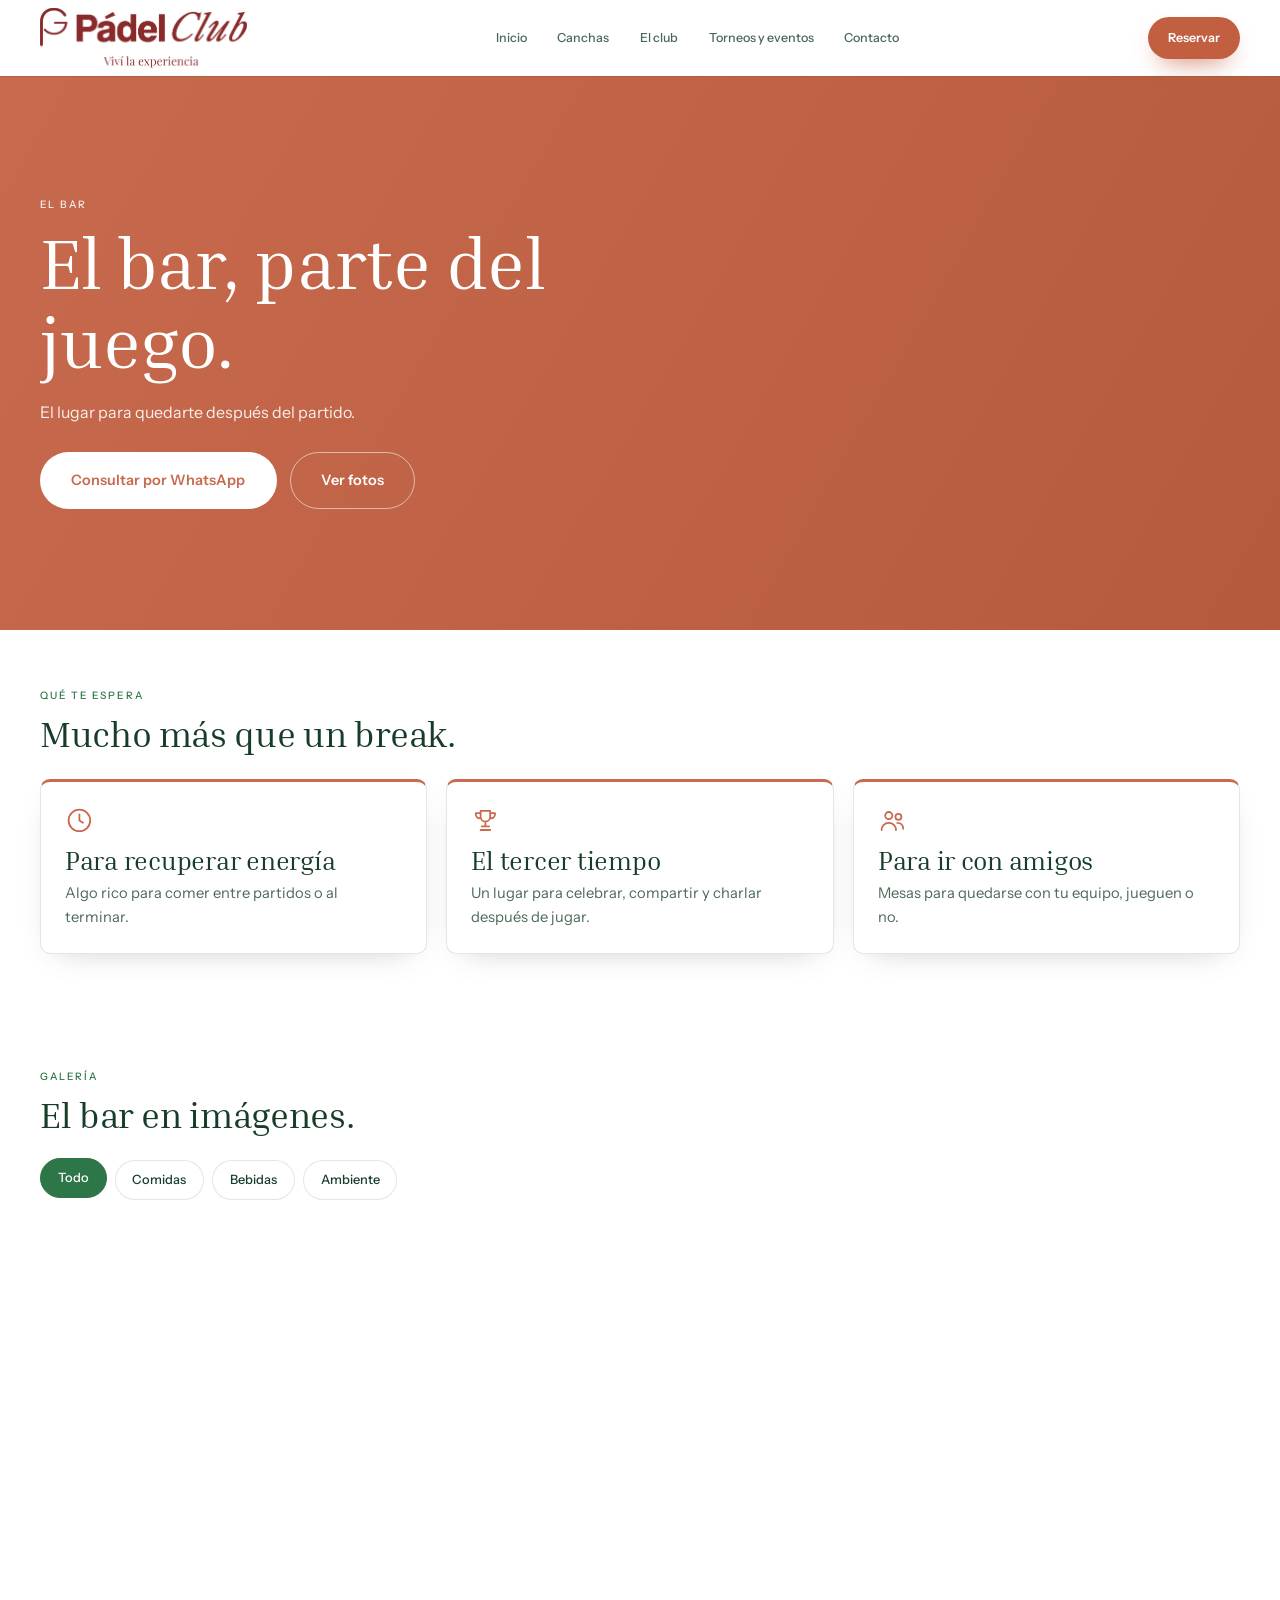
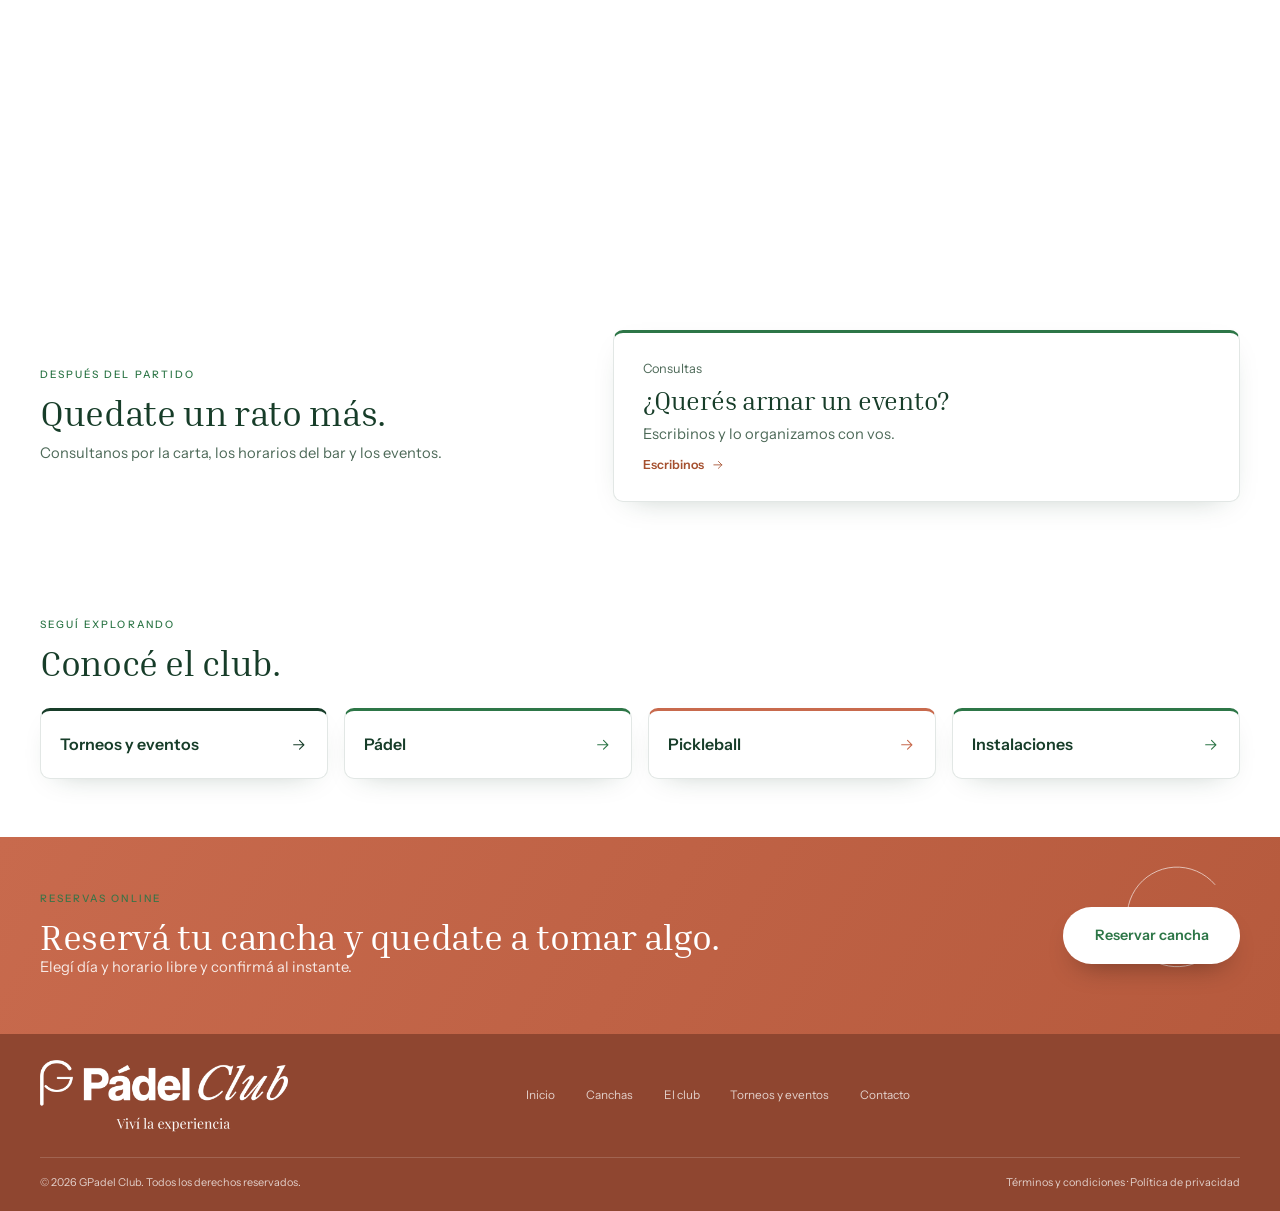
==== bar.html @ 8fadf7b8 "mejora estetica y paginas nuevas (faltan las imágenes)" ====
<!DOCTYPE html>
<html lang="es" data-theme="light">
<head>
<meta charset="UTF-8">
<meta name="viewport" content="width=device-width, initial-scale=1, viewport-fit=cover">
<title>Bar del club en Córdoba capital | GPadel</title>
<meta name="description" content="El bar de GPadel en Córdoba capital: comidas, bebidas y el mejor lugar para el tercer tiempo después de jugar pádel o pickleball.">
<meta name="robots" content="index, follow, max-image-preview:large">
<link rel="canonical" href="https://TU-DOMINIO.com.ar/bar.html">
<meta name="theme-color" content="#FFFFFF">
<meta name="application-name" content="GPadel">
<meta name="apple-mobile-web-app-title" content="GPadel">
<meta name="apple-mobile-web-app-capable" content="yes">
<meta name="geo.region" content="AR-X">
<meta name="geo.placename" content="Córdoba">
<!-- Íconos: pestaña del navegador, acceso directo en el celular e instalación -->
<link rel="icon" type="image/jpeg" href="img/marcas/icono.jpg">
<link rel="shortcut icon" type="image/jpeg" href="img/marcas/icono.jpg">
<link rel="apple-touch-icon" href="img/marcas/icono.jpg">
<link rel="manifest" href="site.webmanifest">
<!-- Redes sociales -->
<meta property="og:type" content="website">
<meta property="og:site_name" content="GPadel">
<meta property="og:locale" content="es_AR">
<meta property="og:url" content="https://TU-DOMINIO.com.ar/bar.html">
<meta property="og:title" content="El bar · GPadel Córdoba">
<meta property="og:description" content="Comidas, bebidas y el mejor lugar para el tercer tiempo después del partido.">
<meta property="og:image" content="https://TU-DOMINIO.com.ar/img/marcas/og.jpg">
<meta property="og:image:width" content="1200">
<meta property="og:image:height" content="630">
<meta property="og:image:alt" content="GPadel, club de pádel y pickleball en Córdoba capital">
<meta name="twitter:card" content="summary_large_image">
<meta name="twitter:title" content="El bar · GPadel Córdoba">
<meta name="twitter:description" content="Comidas, bebidas y el mejor lugar para el tercer tiempo después del partido.">
<meta name="twitter:image" content="https://TU-DOMINIO.com.ar/img/marcas/og.jpg">
<script type="application/ld+json">
{
 "@context": "https://schema.org",
 "@type": "BreadcrumbList",
 "itemListElement": [
  {
   "@type": "ListItem",
   "position": 1,
   "name": "Inicio",
   "item": "https://TU-DOMINIO.com.ar/"
  },
  {
   "@type": "ListItem",
   "position": 2,
   "name": "El bar",
   "item": "https://TU-DOMINIO.com.ar/bar.html"
  }
 ]
}
</script>
<script>
document.documentElement.classList.add('js');
</script>
<link rel="preconnect" href="https://fonts.googleapis.com">
<link rel="preconnect" href="https://fonts.gstatic.com" crossorigin>
<link href="https://fonts.googleapis.com/css2?family=Inria+Serif:wght@300;400;700&family=Instrument+Sans:wght@400;500;600&display=swap" rel="stylesheet">
<link rel="stylesheet" href="style.css">
</head>
<body class="pg pg-terra">
<svg width="0" height="0" style="position:absolute" aria-hidden="true">
  <defs>
    <symbol id="i-arrow" viewBox="0 0 24 24"><path d="M5 12h14M13 6l6 6-6 6"/></symbol>
    <symbol id="i-sun" viewBox="0 0 24 24"><circle cx="12" cy="12" r="4"/><path d="M12 2v2M12 20v2M4.9 4.9l1.4 1.4M17.7 17.7l1.4 1.4M2 12h2M20 12h2M4.9 19.1l1.4-1.4M17.7 6.3l1.4-1.4"/></symbol>
    <symbol id="i-moon" viewBox="0 0 24 24"><path d="M21 13.2A8.5 8.5 0 1 1 10.8 3a6.8 6.8 0 0 0 10.2 10.2z"/></symbol>
    <symbol id="i-wa" viewBox="0 0 24 24"><path d="M3 21l1.6-5A8.5 8.5 0 1 1 8 19.4L3 21z"/><path d="M9 9c0 3 3 6 6 6l1-1.5-2-1-1 .8c-1-.4-2-1.4-2.4-2.4l.8-1-1-2L9 9z"/></symbol>
    <symbol id="i-ig" viewBox="0 0 24 24"><rect x="3" y="3" width="18" height="18" rx="5"/><circle cx="12" cy="12" r="4"/><circle cx="17.5" cy="6.5" r=".8"/></symbol>
    <symbol id="i-clock" viewBox="0 0 24 24"><circle cx="12" cy="12" r="9"/><path d="M12 7v5l3 2"/></symbol>
    <symbol id="i-pin" viewBox="0 0 24 24"><path d="M12 21s7-6 7-11a7 7 0 0 0-14 0c0 5 7 11 7 11z"/><circle cx="12" cy="10" r="2.5"/></symbol>
    <symbol id="i-trophy" viewBox="0 0 24 24"><path d="M8 4h8v5a4 4 0 0 1-8 0V4zM8 6H4v1a3 3 0 0 0 4 3M16 6h4v1a3 3 0 0 1-4 3M12 13v4M8 20h8M9 17h6"/></symbol>
    <symbol id="i-hanger" viewBox="0 0 24 24"><path d="M12 8a2 2 0 1 1 2 2c-1 .5-2 1-2 2v1M12 13L3 19h18l-9-6z"/></symbol>
    <symbol id="i-car" viewBox="0 0 24 24"><path d="M4 16v-3l2-5h12l2 5v3M4 16h16M4 16v2h3v-2M17 16v2h3v-2"/><circle cx="8" cy="13" r=".8"/><circle cx="16" cy="13" r=".8"/></symbol>
    <symbol id="i-users" viewBox="0 0 24 24"><circle cx="9" cy="8" r="3"/><path d="M3 20c0-3.5 2.7-6 6-6s6 2.5 6 6"/><circle cx="17" cy="9" r="2.5"/><path d="M16 14c3 0 5 2 5 5"/></symbol>
    <symbol id="i-cal" viewBox="0 0 24 24"><rect x="3.5" y="5" width="17" height="15" rx="2"/><path d="M3.5 10h17M8 3v4M16 3v4"/></symbol>
    <symbol id="i-faq" viewBox="0 0 24 24"><circle cx="12" cy="12" r="9"/><path d="M9.5 9.5a2.5 2.5 0 1 1 3.5 2.3c-.7.4-1 .9-1 1.7M12 17h.01"/></symbol>
  </defs>
</svg>
<a class="skip" href="#main">Saltar al contenido</a>
<div class="progress" aria-hidden="true"></div>
<header class="site-header">
  <div class="wrap bar">
    <a class="logo" href="index.html#inicio"><img src="img/marcas/logo-T.png" alt="GPadel — Club de pádel y pickleball en Córdoba" height="60" decoding="async" fetchpriority="high"></a>
    <nav class="nav" id="nav" aria-label="Principal">
      <a href="index.html#inicio">Inicio</a>
      <a href="index.html#canchas">Canchas</a>
      <a href="index.html#club">El club</a>
      <a href="index.html#torneos">Torneos y eventos</a>
      <a href="index.html#contacto">Contacto</a>
    </nav>
    <div class="actions">
      
      <a class="btn btn--terra btn--sm" href="index.html#reservar" data-magnetic><span>Reservar</span></a>
      <button class="burger" id="burger" type="button" aria-label="Abrir menú" aria-expanded="false" aria-controls="nav"><span></span><span></span></button>
    </div>
  </div>
</header>
<main id="main">
<section class="sp-hero"><div class="wrap sp-hero__in"><div><p class="eyebrow">El bar</p><h1 data-split>El bar, parte del juego.</h1><p class="lead" data-reveal style="--d:.5s">El lugar para quedarte después del partido.</p><div class="hero__cta" data-reveal style="--d:.65s"><a class="btn btn--main btn--lg" data-wa="Hola! Quiero consultar por el bar." href="#" target="_blank" rel="noopener"><span>Consultar por WhatsApp</span></a><a class="btn btn--line btn--lg" href="#galeria"><span>Ver fotos</span></a></div></div><figure class="ph" data-reveal="clip"><img data-img="bar/portada" alt="El bar del club"></figure></div></section>
<section class="wrap sec" id="bar"><header class="sec__head" data-reveal><div><p class="eyebrow">Qué te espera</p><h2>Mucho más que un break.</h2></div></header><div class="sp-grid"><article class="card sp-card" data-reveal style="--d:0.0s"><svg class="i"><use href="#i-clock"/></svg><h3>Para recuperar energía</h3><p>Algo rico para comer entre partidos o al terminar.</p></article><article class="card sp-card" data-reveal style="--d:0.1s"><svg class="i"><use href="#i-trophy"/></svg><h3>El tercer tiempo</h3><p>Un lugar para celebrar, compartir y charlar después de jugar.</p></article><article class="card sp-card" data-reveal style="--d:0.2s"><svg class="i"><use href="#i-users"/></svg><h3>Para ir con amigos</h3><p>Mesas para quedarse con tu equipo, jueguen o no.</p></article></div></section><section class="wrap sec gal" id="galeria"><header class="sec__head" data-reveal><div><p class="eyebrow">Galería</p><h2>El bar en imágenes.</h2></div></header><div class="gal__filters" role="group" aria-label="Filtrar fotos"><button class="chip" type="button" data-f="all" aria-pressed="true">Todo</button><button class="chip" type="button" data-f="comidas" aria-pressed="false">Comidas</button><button class="chip" type="button" data-f="bebidas" aria-pressed="false">Bebidas</button><button class="chip" type="button" data-f="ambiente" aria-pressed="false">Ambiente</button></div><div class="gal__grid"><button class="gal__item" type="button" data-cat="comidas"><span class="ph"><img data-img="bar/galeria-1" alt="Algo para comer" loading="lazy"></span><span class="gal__cap">Algo para comer</span></button><button class="gal__item" type="button" data-cat="comidas"><span class="ph"><img data-img="bar/galeria-2" alt="Platos del bar" loading="lazy"></span><span class="gal__cap">Platos del bar</span></button><button class="gal__item" type="button" data-cat="bebidas"><span class="ph"><img data-img="bar/galeria-3" alt="Bebidas frescas" loading="lazy"></span><span class="gal__cap">Bebidas frescas</span></button><button class="gal__item" type="button" data-cat="bebidas"><span class="ph"><img data-img="bar/galeria-4" alt="La barra" loading="lazy"></span><span class="gal__cap">La barra</span></button><button class="gal__item" type="button" data-cat="ambiente"><span class="ph"><img data-img="bar/galeria-5" alt="El bar al atardecer" loading="lazy"></span><span class="gal__cap">El bar al atardecer</span></button><button class="gal__item" type="button" data-cat="ambiente"><span class="ph"><img data-img="bar/galeria-6" alt="Mesas del bar" loading="lazy"></span><span class="gal__cap">Mesas del bar</span></button></div><span class="gal__ball" aria-hidden="true">Ver</span></section><section class="wrap sec sp-split"><div data-reveal><p class="eyebrow">Después del partido</p><h2>Quedate un rato más.</h2><p class="sub">Consultanos por la carta, los horarios del bar y los eventos.</p></div><article class="card event__card" data-reveal><p class="meta">Consultas</p><h3>¿Querés armar un evento?</h3><p>Escribinos y lo organizamos con vos.</p><a class="link" data-wa="Hola! Quiero consultar por un evento en el bar." href="#" target="_blank" rel="noopener">Escribinos <svg class="i"><use href="#i-arrow"/></svg></a></article></section><section class="wrap sec explore"><header class="sec__head" data-reveal><div><p class="eyebrow">Seguí explorando</p><h2>Conocé el club.</h2></div></header><div class="explore__grid" data-reveal><a class="card explore__a" href="torneos.html" style="--c:#173D29"><span>Torneos y eventos</span><svg class="i"><use href="#i-arrow"/></svg></a><a class="card explore__a" href="padel.html" style="--c:#2D7647"><span>Pádel</span><svg class="i"><use href="#i-arrow"/></svg></a><a class="card explore__a" href="pickleball.html" style="--c:#C86A4D"><span>Pickleball</span><svg class="i"><use href="#i-arrow"/></svg></a><a class="card explore__a" href="instalaciones.html" style="--c:#2D7647"><span>Instalaciones</span><svg class="i"><use href="#i-arrow"/></svg></a></div></section><section class="cta"><svg class="cta__g draw" viewBox="0 0 120 120" aria-hidden="true"><path pathLength="1" d="M95 30A46 46 0 1 0 106 60H66"/></svg><div class="wrap cta__inner"><div data-reveal><p class="eyebrow">Reservas online</p><h2>Reservá tu cancha y quedate a tomar algo.</h2><p>Elegí día y horario libre y confirmá al instante.</p></div><a class="btn btn--terra btn--lg" href="index.html#reservar" data-magnetic data-reveal style="--d:.15s"><span>Reservar cancha</span></a></div></section></main>
<footer class="footer">
  <div class="wrap footer__top">
    <a class="logo" href="index.html#inicio"><img src="img/marcas/logo-B.png" alt="GPadel — Club de pádel y pickleball en Córdoba" height="60" decoding="async" loading="lazy"></a>
    <nav aria-label="Pie"><a href="index.html#inicio">Inicio</a><a href="index.html#canchas">Canchas</a><a href="index.html#club">El club</a><a href="index.html#torneos">Torneos y eventos</a><a href="index.html#contacto">Contacto</a></nav>
    <div class="footer__soc">
      <a href="https://instagram.com/gpadel_club" target="_blank" rel="noopener" aria-label="Instagram"><svg class="i"><use href="index.html#i-ig"/></svg></a>
      <a data-wa="Hola!" href="index.html#" target="_blank" rel="noopener" aria-label="WhatsApp"><svg class="i"><use href="index.html#i-wa"/></svg></a>
    </div>
  </div>
  <div class="wrap footer__bot">
    <p>© <span id="year"></span> GPadel Club. Todos los derechos reservados.</p>
    <p><a href="index.html#">Términos y condiciones</a> · <a href="index.html#">Política de privacidad</a></p>
  </div>
</footer>
<a class="fab" id="fab" data-wa="Hola! Quiero hacer una consulta." href="#" target="_blank" rel="noopener" aria-label="Escribinos por WhatsApp"><svg class="i"><use href="#i-wa"/></svg></a>
<dialog class="lb" id="lb" aria-label="Visor de fotos"><div class="lb__stage"><button class="lb__btn lb__x" type="button" aria-label="Cerrar"><svg class="i" viewBox="0 0 24 24" fill="none" stroke="currentColor" stroke-width="2" stroke-linecap="round" aria-hidden="true"><path d="M6 6l12 12M18 6L6 18"/></svg></button><div class="lb__ph ph"><img alt=""></div></div><div class="lb__bar"><button class="lb__btn lb__prev" type="button" aria-label="Foto anterior"><svg class="i"><use href="#i-arrow"/></svg></button><p><span id="lbCap"></span><small id="lbCount"></small></p><button class="lb__btn lb__next" type="button" aria-label="Foto siguiente"><svg class="i"><use href="#i-arrow"/></svg></button></div></dialog>
<script src="main.js"></script>
</body>
</html>
---- style.css ----
/* ============ G PADEL — style.css (v2) ============ */
*,*::before,*::after{box-sizing:border-box;margin:0;padding:0}

:root{
  --brand:#2D7647; --terra:#C86A4D;
  --ff-t:'Inria Serif',Georgia,serif;
  --ff-s:'Instrument Sans',system-ui,-apple-system,sans-serif;
  --ease:cubic-bezier(.22,.8,.2,1);
  --wrap:1240px; --gut:clamp(1.1rem,4vw,2.5rem);
  --r:10px;
}
[data-theme="light"]{
  --bg:#FAFAF7; --surface:#FFFFFF; --band:#F1F3EC; --ink:#173D29; --ink-2:#55705F;
  --line:rgba(23,61,41,.12); --link:#2D7647; --hdr:rgba(250,250,247,.84);
  --shadow:0 10px 30px -18px rgba(23,61,41,.35); --ph-a:#DCE8DE; --ph-b:#F1E6DA;
  color-scheme:light;
}
[data-theme="light"]{--ok:#2D7647}

/* ---- Base ---- */
html{scroll-behavior:smooth;-webkit-text-size-adjust:100%;-webkit-tap-highlight-color:transparent}
body{font-family:var(--ff-s);background:var(--bg);color:var(--ink);line-height:1.6;overflow-x:hidden;
  -webkit-font-smoothing:antialiased;transition:background-color .5s,color .5s}
a,button,summary,[role=button]{-webkit-tap-highlight-color:transparent;touch-action:manipulation}
a{color:inherit;text-decoration:none}
button{font:inherit;color:inherit;background:none;border:0;cursor:pointer;-webkit-user-select:none;user-select:none}
:focus{outline:none}
:focus-visible{outline:2px solid var(--terra);outline-offset:3px;border-radius:6px}
img{display:block;max-width:100%}
ul{list-style:none}
section[id]{scroll-margin-top:84px}
::selection{background:var(--terra);color:#fff}

h1,h2,h3{font-family:var(--ff-t);font-weight:400;line-height:1.1;letter-spacing:-.01em}
h1{font-size:clamp(2.6rem,5.6vw,4.6rem);max-width:9.5em}
h2{font-size:clamp(1.6rem,2.8vw,2.3rem)}
h3{font-size:clamp(1.35rem,2vw,1.7rem)}
p{color:var(--ink-2);font-size:.92rem}
b{font-weight:600;color:var(--ink)}
.wrap{width:min(100% - var(--gut)*2,var(--wrap));margin-inline:auto}
.i{width:1.1em;height:1.1em;fill:none;stroke:currentColor;stroke-width:1.5;stroke-linecap:round;stroke-linejoin:round;flex:none}
.skip{position:fixed;left:1rem;top:-4rem;z-index:100;background:var(--terra);color:#fff;padding:.6rem 1rem;border-radius:8px;transition:top .2s}
.skip:focus{top:1rem}
.eyebrow{font-size:.64rem;letter-spacing:.2em;text-transform:uppercase;color:var(--ink);font-weight:500;margin-bottom:.6rem}
.sub{margin-top:.6rem;max-width:46ch}
.meta{font-size:.8rem;color:var(--ink-2)}

.progress{position:fixed;inset:0 0 auto;height:2px;z-index:60;background:var(--terra);transform-origin:0 50%;transform:scaleX(0)}

/* ---- Header ---- */
.site-header{position:fixed;inset:0 0 auto;z-index:50;padding-top:env(safe-area-inset-top,0px);background:#fff;transition:background-color .4s,box-shadow .4s}
.site-header.is-scrolled{background:#fff;box-shadow:0 1px 0 var(--line)}
.bar{display:flex;align-items:center;justify-content:space-between;gap:1.5rem;height:76px}
.logo{display:flex;flex-direction:column;line-height:1}
.logo b{font-family:var(--ff-t);font-weight:400;font-size:1.7rem;letter-spacing:.03em;color:var(--brand);transition:color .4s}
.logo small{margin-top:.35rem;font-size:.5rem;letter-spacing:.24em;text-transform:uppercase;color:var(--ink-2)}
.nav{display:flex;gap:clamp(1rem,2.4vw,2.2rem);font-size:.78rem;font-weight:500}
.nav a{position:relative;padding:.3rem 0;opacity:.78;transition:opacity .3s}
.nav a::after{content:"";position:absolute;left:0;right:0;bottom:0;height:1px;background:var(--terra);transform:scaleX(0);transform-origin:0 50%;transition:transform .45s var(--ease)}
.nav a:hover,.nav a.is-active{opacity:1}
.nav a:hover::after,.nav a.is-active::after{transform:scaleX(1)}
.actions{display:flex;align-items:center;gap:.8rem}
.burger{display:none;width:38px;height:38px;position:relative}
.burger span{position:absolute;left:9px;right:9px;height:1.5px;background:var(--ink);transition:transform .4s var(--ease),top .4s var(--ease)}
.burger span:first-child{top:14px}.burger span:last-child{top:22px}
.menu-open .burger span:first-child{top:18px;transform:rotate(45deg)}
.menu-open .burger span:last-child{top:18px;transform:rotate(-45deg)}

/* ---- Botones ---- */
.btn{position:relative;overflow:hidden;display:inline-flex;align-items:center;gap:.65rem;padding:.8rem 1.4rem;border-radius:999px;
  font-size:.82rem;font-weight:600;border:1px solid transparent;isolation:isolate;color:#fff;
  transition:transform .4s var(--ease),box-shadow .4s,background-color .3s,border-color .3s}
.btn--sm{padding:.6rem 1.2rem;font-size:.78rem}
.btn--lg{padding:1rem 1.9rem;font-size:.9rem}
.btn .i{transition:transform .4s var(--ease)}
.btn:hover .i:last-child{transform:translateX(4px)}
.btn:active{transform:scale(.97)}
.btn::before{content:"";position:absolute;inset:0;z-index:-1;background:linear-gradient(110deg,transparent 30%,rgba(255,255,255,.28) 50%,transparent 70%);transform:translateX(-120%);transition:transform .8s var(--ease)}
.btn:hover::before{transform:translateX(120%)}
.btn--green{background:var(--brand);box-shadow:0 12px 26px -12px var(--brand)}
.btn--terra{background:var(--terra);box-shadow:0 12px 26px -12px var(--terra)}
.btn--ghost{color:var(--ink);border-color:var(--line);background:var(--surface)}
.btn--ghost:hover{border-color:var(--ink)}
.ripple{position:absolute;border-radius:50%;background:rgba(255,255,255,.35);transform:scale(0);animation:ripple .7s var(--ease) forwards;pointer-events:none;z-index:-1}
@keyframes ripple{to{transform:scale(1);opacity:0}}

.link{display:inline-flex;align-items:center;gap:.4rem;font-size:.78rem;font-weight:600;color:var(--link);transition:gap .4s var(--ease)}
.link:hover{gap:.75rem}
.link--terra{color:var(--terra)}

/* ---- Imágenes ---- */
.ph{position:relative;overflow:hidden;background:
  repeating-linear-gradient(90deg,transparent 0 47px,rgba(255,255,255,.1) 47px 48px),
  linear-gradient(135deg,var(--ph-a),var(--ph-b))}
.ph img{width:100%;height:100%;object-fit:cover;transition:transform 1.2s var(--ease),opacity .6s}
.ph.missing img{opacity:0}
.ph.missing::after{content:attr(data-path);position:absolute;inset:auto 8px 8px 8px;font:500 11px/1.3 ui-monospace,monospace;color:rgba(255,255,255,.75);word-break:break-all;pointer-events:none}
.ph:hover img{transform:scale(1.05)}

/* ---- Hero ---- */
.hero{position:relative;min-height:clamp(520px,82vh,700px);display:flex;align-items:center;overflow:hidden;padding-top:76px}
.hero__media{position:absolute;inset:0 0 0 auto;width:min(80%,1200px);
  -webkit-mask-image:linear-gradient(90deg,transparent 0,#000 45%);mask-image:linear-gradient(90deg,transparent 0,#000 45%);background-color:transparent}
.hero__media img{animation:kb 2.8s var(--ease) both}
@keyframes kb{from{transform:scale(1.12)}to{transform:scale(1)}}
.hero__inner{position:relative;z-index:2;padding-block:2.5rem 3rem}
.hero .eyebrow{opacity:0;animation:fade .9s .2s forwards}
.hero h1{margin-bottom:1.3rem;text-shadow:0 0 30px var(--bg)}
.lead{font-size:1rem;margin-bottom:1.7rem;color:var(--ink)}
.hero__cta{display:flex;flex-wrap:wrap;gap:.8rem}
.hero__note{display:flex;align-items:center;gap:.5rem;margin-top:1.4rem;font-size:.78rem}
.hero__note i{width:.55rem;height:.55rem;border-radius:50%;background:var(--terra);box-shadow:0 0 0 0 var(--terra);animation:pulse 2.4s infinite}
.hero__note b{font-weight:600}
@keyframes pulse{70%{box-shadow:0 0 0 9px transparent}100%{box-shadow:0 0 0 0 transparent}}
@keyframes fade{to{opacity:1}}
.hero__g{position:absolute;right:2%;bottom:-6%;width:clamp(120px,16vw,210px);fill:none;stroke:#fff;stroke-width:.9;opacity:.75;z-index:1;pointer-events:none}
.draw path{stroke-dasharray:1;stroke-dashoffset:1;stroke-linecap:round}
.hero .draw path{animation:draw 3s .6s var(--ease) forwards}
.draw.in path{animation:draw 2.4s .2s var(--ease) forwards}
@keyframes draw{to{stroke-dashoffset:0}}

/* ---- Secciones ---- */
.sec{padding-block:clamp(2.2rem,5vw,3.6rem)}
.sec__head{display:flex;justify-content:space-between;align-items:flex-end;gap:1.5rem;margin-bottom:1.6rem}

.card{background:var(--surface);border:1px solid var(--line);border-radius:var(--r);box-shadow:var(--shadow);transition:transform .5s var(--ease),box-shadow .5s,border-color .3s}
.card:hover{transform:translateY(-4px);border-color:rgba(200,106,77,.5)}

.duo{display:grid;grid-template-columns:1fr 1fr;gap:1.4rem}
.sport{display:grid;grid-template-columns:1fr 1fr;overflow:hidden}
.sport .ph{min-height:190px}
.sport__txt{padding:1.5rem 1.4rem;display:flex;flex-direction:column;align-items:flex-start;gap:.35rem}
.sport__txt p:not(.meta){font-size:.84rem;margin:.5rem 0 .8rem}

.space{display:grid;grid-template-columns:1fr 1.1fr;gap:clamp(1.5rem,3vw,3rem);align-items:center}
.feat{display:grid;grid-template-columns:1fr 1fr;gap:.9rem;margin-top:1.6rem}
.feat li{display:flex;gap:.9rem;padding:1.1rem}
.feat .i{width:1.7rem;height:1.7rem;color:var(--terra);margin-top:.15rem;transition:transform .5s var(--ease)}
.feat li:hover .i{transform:translateY(-3px) rotate(-6deg)}
.feat b{display:block;font-size:.85rem}
.feat span{display:block;font-size:.74rem;color:var(--ink-2);line-height:1.45;margin-top:.15rem}
.space__img{aspect-ratio:4/3;margin-right:calc((100vw - min(100vw - var(--gut)*2,var(--wrap)))/-2);border-radius:var(--r) 0 0 var(--r)}

.strip{display:grid;grid-template-columns:repeat(5,1fr);gap:.9rem}
.strip .ph{aspect-ratio:4/3;border-radius:var(--r)}
.strip .ph:nth-child(even){transform:translateY(14px)}

.event{display:grid;grid-template-columns:1.1fr 1.5fr;gap:1.4rem;align-items:stretch}
.event .ph{min-height:180px;border-radius:var(--r)}
.event__card{position:relative;overflow:hidden;padding:1.6rem 1.8rem;display:flex;flex-direction:column;align-items:flex-start;gap:.5rem}
.event__card ul{display:grid;gap:.4rem;margin:.4rem 0 .8rem}
.event__card li{display:flex;align-items:center;gap:.6rem;font-size:.8rem;color:var(--ink-2)}
.event__card li .i{color:var(--terra)}
.event__arc{position:absolute;right:-10px;bottom:-10px;width:170px;fill:none;stroke:var(--terra);stroke-width:1;opacity:.8;pointer-events:none}

.where{display:grid;grid-template-columns:.9fr 1.4fr 1.1fr .8fr;align-items:center;gap:clamp(1rem,2.5vw,2.5rem);background:var(--band);padding-right:var(--gut);margin-top:clamp(2rem,4vw,3rem);transition:background-color .5s}
.where__img{align-self:stretch;min-height:200px}
.where__info{padding-block:2rem}
.where__rows{display:flex;flex-wrap:wrap;gap:1rem 2rem;margin-top:1.1rem}
.where__rows p{display:flex;gap:.6rem;font-size:.74rem;line-height:1.5}
.where__rows .i{color:var(--terra);width:1.15rem;height:1.15rem;margin-top:.1rem}
.where__map{position:relative;display:grid;place-items:center;aspect-ratio:16/9;background:var(--surface);border:1px solid var(--line);border-radius:var(--r);color:var(--ink);overflow:hidden}
.where__map>svg:first-child{position:absolute;inset:0;width:100%;height:100%}
.where__map .pin{position:absolute;left:50%;top:30%;width:1.9rem;height:1.9rem;color:var(--terra);fill:var(--terra);fill-opacity:.15;translate:-50% 0;animation:bob 2.4s ease-in-out infinite}
.where__map .btn{position:relative;margin-top:2.8rem}
@keyframes bob{50%{transform:translateY(-6px)}}
.where__links{display:grid;gap:.8rem}
.where__links a{display:flex;align-items:center;gap:.7rem;font-size:.82rem;font-weight:500;transition:transform .4s var(--ease),color .3s}
.where__links a:hover{transform:translateX(5px);color:var(--terra)}
.where__links .i{width:1.2rem;height:1.2rem}

.cta{position:relative;background:var(--brand);color:#fff;overflow:hidden;isolation:isolate}
.cta__img{position:absolute;inset:0 0 0 auto;width:55%;z-index:-1;background:transparent;
  -webkit-mask-image:linear-gradient(90deg,transparent,#000 60%);mask-image:linear-gradient(90deg,transparent,#000 60%)}
.cta__g{position:absolute;right:3%;top:8%;width:130px;fill:none;stroke:#fff;stroke-width:.8;opacity:.7}
.cta__inner{display:flex;align-items:center;justify-content:space-between;gap:2rem;padding-block:clamp(2.2rem,5vw,3.4rem)}
.cta .eyebrow,.cta h2{color:#fff}
.cta p{color:rgba(255,255,255,.85)}
.cta .eyebrow{opacity:.9}

.footer{background:var(--surface);border-top:1px solid var(--line);transition:background-color .5s}
.footer__top{display:flex;align-items:center;justify-content:space-between;gap:1.5rem;flex-wrap:wrap;padding-block:1.6rem}
.footer nav{display:flex;gap:clamp(1rem,2.4vw,2rem);flex-wrap:wrap;font-size:.74rem;color:var(--ink-2)}
.footer nav a:hover,.footer__bot a:hover{color:var(--terra)}
.footer__soc{display:flex;gap:1rem}
.footer__soc a{display:grid;place-items:center;width:38px;height:38px;border-radius:50%;transition:background-color .3s,transform .4s var(--ease)}
.footer__soc a:hover{background:var(--line);transform:translateY(-3px)}
.footer__soc .i{width:1.3rem;height:1.3rem}
.footer__bot{display:flex;justify-content:space-between;gap:1rem;flex-wrap:wrap;padding:1rem 0 calc(1.2rem + env(safe-area-inset-bottom,0px));border-top:1px solid var(--line)}
.footer__bot p{font-size:.68rem}

/* ---- Abierto ahora ---- */
.open-now{display:inline-flex;align-items:center;gap:.5rem;width:fit-content;margin-top:.9rem;padding:.35rem .85rem;border:1px solid var(--line);border-radius:999px;background:var(--surface);font-size:.74rem;font-weight:500;color:var(--ink)}
.open-now:empty{display:none}
.open-now::before{content:"";width:.5rem;height:.5rem;border-radius:50%;background:var(--ok);box-shadow:0 0 0 0 var(--ok);animation:pulse 2.4s infinite}
.open-now.is-closed::before{background:var(--terra);animation:none}

/* ---- Reservas ---- */
.book{display:grid;grid-template-columns:1fr 1.35fr;gap:clamp(1.5rem,4vw,4rem);align-items:center}
.book>*,.book__card>*,.step{min-width:0}
.book__card{display:grid;gap:1.4rem;padding:clamp(1.2rem,2.6vw,2rem)}
.book__card:hover{transform:none}
.step>b{display:block;margin-bottom:.6rem;font-size:.66rem;letter-spacing:.18em;text-transform:uppercase;color:var(--ink-2);font-weight:500}
.chips{display:flex;flex-wrap:wrap;gap:.5rem}
.chip{padding:.55rem 1.05rem;border:1px solid var(--line);border-radius:999px;background:var(--bg);font-size:.8rem;font-weight:500;color:var(--ink);
  transition:background-color .25s,border-color .25s,color .25s,transform .35s var(--ease)}
.chip:hover{border-color:var(--ink)}
.chip:active{transform:scale(.95)}
.chip[aria-pressed="true"]{background:var(--brand);border-color:var(--brand);color:#fff;transform:translateY(-2px)}
.chip:disabled{opacity:.35;cursor:not-allowed;text-decoration:line-through;transform:none}
.days{flex-wrap:nowrap;overflow-x:auto;max-width:100%;padding:.25rem .1rem .4rem;scrollbar-width:none;-webkit-overflow-scrolling:touch}
.days::-webkit-scrollbar{display:none}
.days .chip{display:flex;flex-direction:column;align-items:center;min-width:56px;padding:.55rem .5rem;border-radius:14px;line-height:1.1;flex:none}
.days small{font-size:.6rem;letter-spacing:.1em;text-transform:uppercase;opacity:.75}
.days strong{font-family:var(--ff-t);font-size:1.2rem;font-weight:400}
.slots{display:grid;grid-template-columns:repeat(auto-fill,minmax(72px,1fr));gap:.5rem}
.slots .chip{text-align:center;padding-inline:.4rem}
.slots__empty{grid-column:1/-1;font-size:.8rem}
.book__sum{display:flex;justify-content:space-between;align-items:center;gap:1rem;flex-wrap:wrap;padding-top:1.2rem;border-top:1px solid var(--line)}
.book__sum p{font-size:.82rem;color:var(--ink)}
.btn[aria-disabled="true"]{opacity:.4;pointer-events:none;box-shadow:none}

/* ---- Botón flotante de WhatsApp ---- */
.fab{position:fixed;right:max(1rem,env(safe-area-inset-right,0px));bottom:calc(1rem + env(safe-area-inset-bottom,0px));z-index:45;
  width:56px;height:56px;border-radius:50%;display:grid;place-items:center;color:#fff;background:var(--brand);
  box-shadow:0 14px 30px -10px rgba(23,61,41,.55);
  opacity:0;transform:translateY(24px) scale(.7);pointer-events:none;
  transition:opacity .4s,transform .6s var(--ease),box-shadow .4s}
.fab .i{width:1.7rem;height:1.7rem;stroke-width:1.6}
.fab.show{opacity:1;transform:none;pointer-events:auto}
.fab.show:hover{transform:translateY(-3px) scale(1.06);box-shadow:0 18px 34px -10px rgba(23,61,41,.6)}
.fab.show:active{transform:scale(.94)}
.fab::before{content:"";position:absolute;inset:-1px;border-radius:50%;border:2px solid var(--link);opacity:0;pointer-events:none}
.fab.show::before{animation:fabRing 3.4s var(--ease) 1.2s infinite}
.fab.show .i{animation:fabWiggle 7s ease-in-out 3s infinite}
@keyframes fabRing{0%{transform:scale(1);opacity:.6}70%,100%{transform:scale(1.55);opacity:0}}
@keyframes fabWiggle{0%,90%,100%{transform:none}92.5%{transform:rotate(-12deg)}95%{transform:rotate(10deg)}97.5%{transform:rotate(-5deg)}}

/* ---- Preguntas frecuentes ---- */
.faq{display:grid;grid-template-columns:1fr 1.7fr;gap:clamp(1.5rem,4vw,4rem);align-items:start}
.faq__list{display:grid;gap:.7rem}
.faq details{overflow:hidden}
.faq details:hover{transform:none}
.faq summary{list-style:none;display:flex;justify-content:space-between;align-items:center;gap:1rem;padding:1.1rem 1.3rem;cursor:pointer;font-weight:500;font-size:.92rem}
.faq summary::-webkit-details-marker{display:none}
.faq summary::after{content:"";flex:none;width:.55rem;height:.55rem;border-right:1.5px solid var(--terra);border-bottom:1.5px solid var(--terra);transform:rotate(45deg) translateY(-2px);transition:transform .4s var(--ease)}
.faq details[open] summary::after{transform:rotate(-135deg) translateY(-2px)}
.faq details>div{padding:0 1.3rem 1.2rem;animation:drop .5s var(--ease)}
.faq details>div p{font-size:.86rem;max-width:56ch}
@keyframes drop{from{opacity:0;transform:translateY(-6px)}}

/* ---- Entradas ---- */
.js [data-reveal]{opacity:0;transform:translateY(26px);transition:opacity .9s var(--ease) var(--d,0s),transform .9s var(--ease) var(--d,0s)}
.js [data-reveal].in{opacity:1;transform:none}
.js [data-reveal="clip"]{opacity:1;transform:none;clip-path:inset(0 0 100% 0);transition:clip-path 1.2s var(--ease) var(--d,0s)}
.js [data-reveal="clip"].in{clip-path:inset(0)}
.js [data-reveal="clip"] img{scale:1.2;transition:scale 1.4s var(--ease) var(--d,0s),transform 1.2s var(--ease)}
.js [data-reveal="clip"].in img{scale:1}
.w{display:inline-block;overflow:hidden;vertical-align:top;padding-bottom:.14em;margin-bottom:-.14em}
.w>span{display:inline-block;transform:translateY(110%);animation:rise 1.1s var(--ease) forwards;animation-delay:calc(.25s + var(--i)*.07s)}
@keyframes rise{to{transform:none}}

/* ---- Responsive ---- */
@media (max-width:1060px){
  .where{grid-template-columns:1fr 1fr;padding-right:0}
  .where__img{grid-row:1/3}
  .where__map{margin-right:var(--gut)}
  .where__links{grid-column:2;padding:0 var(--gut) 1.5rem 0}
  .where__info{padding-right:var(--gut)}
  .strip{grid-template-columns:repeat(3,1fr)}
  .sport{grid-template-columns:1fr}
  .sport .ph{aspect-ratio:16/9}
}
@media (max-width:860px){
  .book,.faq{grid-template-columns:minmax(0,1fr)}
  .burger{display:block}
  .actions .btn{display:none}
  .bar{position:relative}
  .nav{position:absolute;top:calc(100% - 4px);right:0;width:min(250px,100%);flex-direction:column;gap:2px;padding:.5rem;
    background:var(--surface);border:1px solid var(--line);border-radius:14px;box-shadow:0 24px 50px -20px rgba(0,0,0,.35);
    font-size:.92rem;transform-origin:100% 0;opacity:0;visibility:hidden;transform:translateY(-8px) scale(.95);
    transition:opacity .3s var(--ease),transform .4s var(--ease),visibility .3s}
  .nav a{padding:.8rem 1rem;border-radius:9px;opacity:1;color:var(--ink-2);transform:translateX(-6px);opacity:0;
    transition:transform .45s var(--ease),opacity .4s,background-color .25s,color .25s}
  .nav a::after{display:none}
  .nav a:hover{background:var(--band);color:var(--ink)}
  .nav a.is-active{color:var(--terra);background:var(--band)}
  .menu-open .nav{opacity:1;visibility:visible;transform:none}
  .menu-open .nav a{opacity:1;transform:none}
  .menu-open .nav a:nth-child(2){transition-delay:.04s}.menu-open .nav a:nth-child(3){transition-delay:.08s}
  .menu-open .nav a:nth-child(4){transition-delay:.12s}.menu-open .nav a:nth-child(5){transition-delay:.16s}
  .menu-open .nav a:nth-child(6){transition-delay:.2s}
  .menu-open .site-header{background:#fff;box-shadow:0 1px 0 var(--line)}
  .hero{flex-direction:column-reverse;align-items:stretch;min-height:0;padding-top:76px}
  .hero__media{position:relative;inset:auto;width:100%;height:62vw;min-height:260px;
    -webkit-mask-image:linear-gradient(180deg,transparent 0,#000 22%,#000 72%,transparent 100%);
    mask-image:linear-gradient(180deg,transparent 0,#000 22%,#000 72%,transparent 100%)}
  .hero__inner{padding-top:clamp(1.6rem,6vw,2.4rem);padding-bottom:.5rem}
  .hero h1{text-shadow:none}
  .hero__g{top:auto;bottom:1.2rem;right:5%;width:84px}
  .duo,.space,.event{grid-template-columns:1fr}
  .space__img{margin-right:calc(var(--gut)*-1);order:-1}
  .sec__head{flex-direction:column;align-items:flex-start}
  .cta__inner{flex-direction:column;align-items:flex-start}
  .cta__img{width:100%;opacity:.35}
}
@media (max-width:620px){
  .book__sum .btn{width:100%;justify-content:center}
  .feat{grid-template-columns:1fr}
  .strip{grid-template-columns:repeat(2,1fr)}
  .strip .ph:nth-child(even){transform:none}
  .where{grid-template-columns:1fr}
  .where__img{grid-row:auto;min-height:180px}
  .where__info,.where__map,.where__links{margin:0;padding:1rem var(--gut)}
  .where__links{grid-column:auto}
  .footer__top,.footer__bot{flex-direction:column;align-items:flex-start}
}
@media (max-width:480px){
  .hero__cta .btn{flex:1 1 auto;justify-content:center;padding-inline:1.2rem}
}

@media (prefers-reduced-motion:reduce){
  html{scroll-behavior:auto}
  *,*::before,*::after{animation-duration:.01ms!important;animation-delay:0s!important;transition-duration:.01ms!important;transition-delay:0s!important}
  .hero .eyebrow{opacity:1}
  .draw path{stroke-dashoffset:0}
  .w>span{transform:none}
}

/* ============ PALETA: blanco · verde #2D7647 · terracota #C86A4D ============ */
:root{--terra-b:#C25F40;--terra-d:#A5502F}
[data-theme="light"]{--bg:#fff;--surface:#fff;--band:#EBF4EE;--band-t:#FCEFEA;--ink-2:#4E6A59;--hdr:rgba(255,255,255,.86);--ph-b:#F6E4DC;--accent:var(--terra-d)}
.eyebrow{color:var(--accent)}
.btn{justify-content:center;gap:0}
.btn--terra{background:var(--terra-b);box-shadow:0 12px 26px -12px var(--terra)}
.link--terra,.duo .sport:nth-child(2) .link{color:var(--accent)}

/* Bandas de color a todo el ancho */
.sec--green,.sec--terra{box-shadow:0 0 0 100vmax var(--band);clip-path:inset(0 -100vmax);background:var(--band)}
.sec--terra{box-shadow:0 0 0 100vmax var(--band-t);background:var(--band-t,#FCEFEA)}
.sec--green .card,.sec--terra .ph{box-shadow:var(--shadow)}
.duo .sport{border-top:3px solid var(--brand)}
.duo .sport:nth-child(2){border-top-color:var(--terra)}
.feat li:nth-child(even) .i{color:var(--link)}
.event__card{border-top:3px solid var(--terra)}

/* CTA terracota y pie verde */
[data-theme] .cta{background:linear-gradient(120deg,#C86A4D,#B65A3D)}
.cta .btn{background:#fff;color:var(--brand);box-shadow:0 14px 28px -14px rgba(0,0,0,.4)}
[data-theme] .footer{--ink:#fff;--ink-2:rgba(255,255,255,.74);--line:rgba(255,255,255,.16);background:#173D29;color:#fff;border-top:0}
.footer .logo b{color:#fff}
.footer nav a:hover,.footer__bot a:hover{color:#F4B9A5}

/* ---- Turnero con disponibilidad ---- */
.legend{display:flex;gap:1.1rem;flex-wrap:wrap;margin-top:1.1rem;font-size:.74rem;color:var(--ink-2)}
.legend li{display:flex;align-items:center}
.dot{display:inline-block;width:.62rem;height:.62rem;border-radius:50%;margin-right:.45rem}
.dot--free{background:var(--brand)}.dot--last{background:var(--terra)}.dot--full{border:1.5px dashed var(--accent)}
.book__steps{display:grid;gap:1.4rem}
#sports .chip[data-sport="Pickleball"][aria-pressed="true"]{background:var(--terra-b);border-color:var(--terra-b)}
.slots{grid-template-columns:repeat(auto-fill,minmax(86px,1fr))}
.slots .chip{display:flex;flex-direction:column;align-items:center;gap:.1rem;line-height:1.15;padding:.5rem .3rem}
.slots .chip small{font-size:.62rem;font-weight:500;color:var(--link)}
.slots .chip.is-last small{color:var(--accent)}
.slots .chip:disabled{opacity:.6;background:transparent;border-style:dashed;text-decoration:none;transform:none}
.slots .chip:disabled span{text-decoration:line-through}
.slots .chip:disabled small{color:var(--accent)}
.slots .chip[aria-pressed="true"] small{color:rgba(255,255,255,.92)}
.chip.skel{height:46px;border-color:transparent;pointer-events:none;background:linear-gradient(90deg,var(--band),var(--line),var(--band));background-size:200% 100%;animation:shim 1.2s linear infinite}
@keyframes shim{to{background-position:-200% 0}}
.fields{display:grid;grid-template-columns:1fr 1fr;gap:.7rem}
.field span{display:block;margin-bottom:.3rem;font-size:.72rem;color:var(--ink-2)}
.field input{width:100%;padding:.7rem .9rem;font:inherit;font-size:.9rem;color:var(--ink);background:var(--bg);border:1px solid var(--line);border-radius:12px;transition:border-color .25s,box-shadow .25s}
.field input:focus{outline:none;border-color:var(--brand);box-shadow:0 0 0 3px rgba(45,118,71,.18)}
.hp{position:absolute;left:-9999px;width:0;height:0;opacity:0}
#bookForm{display:grid;gap:1.4rem}
.book__msg{font-size:.8rem;min-height:1.2em;margin-top:-.6rem}
.book__msg.is-error{color:var(--accent)}
.book__demo{font-size:.72rem;padding:.55rem .8rem;border-radius:8px;background:var(--band-t);margin-top:-.4rem}
.book__ok{display:grid;justify-items:center;text-align:center;gap:.6rem;padding:1rem 0}
.book__tick{width:3.4rem;height:3.4rem;padding:.8rem;border-radius:50%;background:var(--brand);stroke:#fff;stroke-width:2}
.book__code{font-size:.85rem}.book__code b{font-family:var(--ff-t);font-size:1.5rem;letter-spacing:.08em;color:var(--accent);margin-left:.3rem}
.book__okbtns{display:flex;gap:.7rem;flex-wrap:wrap;justify-content:center;margin-top:.6rem}
@media (max-width:640px){.fields{grid-template-columns:1fr}}

/* ============ v3 · PÁGINAS DE DEPORTE ============ */
.pg-green{--p:#2D7647;--pd:#245f3a;--s:#C86A4D}
.pg-terra{--p:#C86A4D;--pd:#B65A3D;--s:#2D7647}
.pg .site-header{background:#fff;box-shadow:0 1px 0 var(--line)}
.pg-green .eyebrow{color:var(--accent)}
.pg-terra .eyebrow{color:var(--s)}
.pg-terra .link{color:var(--accent)}
.pg .event__arc{stroke:var(--s)}
.pg-terra .event__card{border-top-color:var(--s)}
.pg-terra .event__card li .i{color:var(--s)}
.pg .feat li .i{color:var(--p)}

.sp-hero{background:linear-gradient(120deg,var(--p),var(--pd));padding-top:76px;overflow:hidden}
.sp-hero__in{display:grid;grid-template-columns:1.1fr 1fr;gap:clamp(1.5rem,4vw,3.5rem);align-items:center;padding-block:clamp(2.4rem,6vw,4.5rem)}
.sp-hero h1{max-width:11em;margin-bottom:1.2rem;color:#fff}
.pg .sp-hero .eyebrow{color:#fff;opacity:.9}
.sp-hero .lead{color:rgba(255,255,255,.9)}
.sp-hero .ph{aspect-ratio:4/3;border-radius:var(--r);box-shadow:0 24px 50px -24px rgba(0,0,0,.5)}
.sp-hero .btn--main{background:#fff;color:var(--p)}
.sp-hero .btn--line{background:transparent;color:#fff;border-color:rgba(255,255,255,.55)}
.sp-hero .btn--line:hover{border-color:#fff}
.sp-stats{display:flex;flex-wrap:wrap;gap:.8rem 2.4rem;margin-top:1.8rem;padding-top:1.2rem;border-top:1px solid rgba(255,255,255,.3)}
.sp-stats b{display:block;font-family:var(--ff-t);font-size:2rem;font-weight:400;line-height:1.1;color:#fff}
.sp-stats span{font-size:.78rem;color:rgba(255,255,255,.85)}
.sp-grid{display:grid;grid-template-columns:repeat(3,1fr);gap:1.2rem}
.sp-card{border-top:3px solid var(--p);padding:1.5rem;display:grid;gap:.4rem;align-content:start}
.sp-card .i{width:1.8rem;height:1.8rem;color:var(--p);margin-bottom:.4rem}
.sp-split{display:grid;grid-template-columns:1fr 1.2fr;gap:clamp(1.5rem,4vw,4rem);align-items:center}
[data-theme] .pg-green .cta{background:linear-gradient(120deg,#2D7647,#245f3a)}
[data-theme] .pg-terra .footer{background:#8F4630}
@media (max-width:860px){.sp-hero__in,.sp-split{grid-template-columns:1fr}.sp-grid{grid-template-columns:1fr}}

/* ============ v4 · GALERÍAS, VISOR, EXPLORAR ============ */
.gal{position:relative}
.gal__item{display:block;position:relative;padding:0;border:0;background:none;font:inherit;color:inherit;text-align:left;border-radius:var(--r);cursor:pointer;-webkit-user-select:none;user-select:none}
.gal__item[hidden]{display:none}
.gal__item:focus-visible{outline:3px solid var(--s);outline-offset:3px}
.gal__item .ph{display:block;width:100%;height:100%;border-radius:inherit}
.gal__item .ph img{pointer-events:none;-webkit-user-drag:none}
.gal__cap{position:absolute;inset:auto 0 0;padding:2.2rem 1rem .9rem;color:#fff;font-size:.8rem;font-weight:500;background:linear-gradient(0deg,rgba(0,0,0,.6),transparent);border-radius:0 0 var(--r) var(--r);opacity:0;transform:translateY(8px);transition:opacity .4s,transform .5s var(--ease);pointer-events:none}
.gal__item:hover .gal__cap,.gal__item:focus-visible .gal__cap{opacity:1;transform:none}
@media (hover:none){.gal__cap{opacity:1;transform:none}}
.gal__track{display:flex;gap:1rem;overflow-x:auto;scroll-snap-type:x mandatory;padding:1.2rem .5rem 1.6rem;scrollbar-width:none;-webkit-mask-image:linear-gradient(90deg,transparent,#000 6%,#000 94%,transparent);mask-image:linear-gradient(90deg,transparent,#000 6%,#000 94%,transparent)}
.gal__track::-webkit-scrollbar{display:none}
.gal__track.is-drag{scroll-snap-type:none;cursor:grabbing}
.gal__track .gal__item{flex:none;width:clamp(240px,34vw,420px);aspect-ratio:4/5;scroll-snap-align:center;--k:.5;transform:scale(calc(.86 + var(--k)*.14));opacity:calc(.55 + var(--k)*.45);transition:transform .25s linear,opacity .25s linear}
.gal__line{height:2px;margin-top:.4rem;background:var(--line);border-radius:2px;overflow:hidden}
.gal__line i{display:block;height:100%;background:var(--s);transform:scaleX(0);transform-origin:0 50%}
.gal__filters{display:flex;flex-wrap:wrap;gap:.5rem;margin-bottom:1.2rem}
.gal__grid{display:grid;grid-template-columns:repeat(4,1fr);grid-auto-rows:clamp(120px,15vw,190px);grid-auto-flow:dense;gap:.8rem}
.gal__grid .gal__item:nth-child(1){grid-column:span 2;grid-row:span 2}
.gal__grid .gal__item:nth-child(4){grid-row:span 2}
.gal__grid .gal__item:nth-child(5){grid-column:span 2}
.gal__grid.is-filtered .gal__item{grid-column:auto!important;grid-row:auto!important}
.js .gal__grid .gal__item:not(.in){clip-path:inset(0 0 100% 0)}
.gal__grid .gal__item.in{clip-path:inset(-6px);transition:clip-path 1.1s var(--ease) var(--d,0s)}
.gal--mini .gal__grid{grid-template-columns:repeat(2,1fr)}
.gal--mini .gal__grid .gal__item:nth-child(1){grid-column:auto;grid-row:span 2}
.gal__ball{position:absolute;left:0;top:0;width:16px;height:16px;margin:-8px 0 0 -8px;border-radius:50%;background:var(--s);display:grid;place-items:center;color:transparent;font-size:.72rem;font-weight:600;pointer-events:none;z-index:5;opacity:0;transition:opacity .3s,width .45s var(--ease),height .45s var(--ease),margin .45s var(--ease),color .3s}
.gal__ball.on{opacity:.95}
.gal.is-hov .gal__ball{width:64px;height:64px;margin:-32px 0 0 -32px;color:#fff}
@media (max-width:620px){.gal__grid{grid-template-columns:repeat(2,1fr)}}

.lb{border:0;padding:0;background:transparent;max-width:none;max-height:none;width:100vw;height:100dvh;color:#fff}
.lb::backdrop{background:rgba(20,20,20,.92);-webkit-backdrop-filter:blur(6px);backdrop-filter:blur(6px)}
.lb[open]{display:grid;grid-template-rows:1fr auto;justify-items:center}
.lb__stage{display:grid;place-items:center;width:100%;padding:3.5rem 1rem 0;touch-action:pan-y}
.lb__ph{position:relative;width:min(92vw,1000px);height:min(70vh,calc(min(92vw,1000px)*.75));border-radius:var(--r);overflow:hidden}
.lb__bar{display:flex;align-items:center;justify-content:space-between;gap:1rem;width:min(92vw,1000px);padding:1rem 0 calc(1rem + env(safe-area-inset-bottom,0px))}
.lb__bar p{display:grid;text-align:center;font-weight:500}
.lb__bar small{opacity:.7}
.lb__btn{flex:none;width:44px;height:44px;border-radius:50%;border:1px solid rgba(255,255,255,.3);display:grid;place-items:center;color:#fff;background:none;cursor:pointer;transition:background-color .3s,transform .4s var(--ease)}
.lb__btn:hover{background:var(--p);transform:scale(1.06)}
.lb__x{position:absolute;top:calc(.8rem + env(safe-area-inset-top,0px));right:1rem;z-index:2}
.lb__prev .i{transform:scaleX(-1)}
body:has(dialog[open]){overflow:hidden}

.area{display:grid;grid-template-columns:1fr 1.15fr;gap:clamp(1.5rem,4vw,4rem);align-items:center}
.area--r .area__txt{order:2}
.area__n{display:block;font-family:var(--ff-t);font-size:clamp(2.6rem,6vw,4rem);line-height:1;color:var(--p);margin-bottom:.4rem}
.sp-anchors{display:flex;flex-wrap:wrap;gap:.6rem;margin-top:1.4rem}
.sp-hero .chip{background:rgba(255,255,255,.14);border-color:rgba(255,255,255,.4);color:#fff}
.sp-hero .chip:hover{background:rgba(255,255,255,.26)}
.explore__grid{display:grid;grid-template-columns:repeat(auto-fit,minmax(180px,1fr));gap:1rem}
.explore__a{display:flex;align-items:center;justify-content:space-between;gap:.6rem;padding:1.3rem 1.2rem;border-top:3px solid var(--c);font-weight:600;transition:transform .5s var(--ease)}
.explore__a:hover{transform:translateY(-4px)}
.explore__a .i{width:1.1rem;height:1.1rem;color:var(--c);transition:transform .4s var(--ease)}
.explore__a:hover .i{transform:translateX(4px)}
@media (max-width:860px){.area{grid-template-columns:1fr}.area--r .area__txt{order:0}}

/* ============ v5 · LOGO (img/logo.png) ============ */
.logo{display:inline-flex;flex-direction:row;align-items:center}
.logo img{display:block;height:60px;width:auto;max-width:min(280px,62vw);object-fit:contain}
.footer .logo img{height:72px;max-width:min(320px,72vw)}
/* Si tu logo es oscuro y se pierde sobre el fondo verde del pie, descomentá: */
/* .footer .logo img{filter:brightness(0) invert(1)} */
@media (max-width:860px){.logo img{height:44px}}
@media (max-width:480px){.logo img{height:40px}.footer .logo img{height:58px}}

/* ============ v6 · BARRA DE PROGRESO POR PÁGINA + TORNEOS Y EVENTOS ============ */
:root{--bar:#111}
.pg-green{--bar:#2D7647}
.pg-terra{--bar:#C86A4D}
.pg-mix{--bar:#111}
.progress{height:3px;background:var(--bar)}

/* Página actual en el menú */
.nav a[aria-current="page"]{opacity:1}
.nav a[aria-current="page"]::after{transform:scaleX(1)}
@media (max-width:860px){.nav a[aria-current="page"]{color:var(--terra);background:var(--band)}}


.tag{display:inline-block;padding:.12rem .6rem;border-radius:999px;font-size:.64rem;font-weight:600;letter-spacing:.08em;text-transform:uppercase;background:var(--band-t);color:var(--accent);margin-right:.4rem;vertical-align:middle}
.tag--g{background:var(--band);color:var(--brand)}
.agenda{display:grid;gap:.8rem;margin-top:1.4rem}
.agenda li{display:grid;grid-template-columns:104px 1fr auto;align-items:center;gap:1.2rem;padding:1.1rem 1.3rem}
.agenda li:hover{transform:none}
.agenda h3{font-size:1.25rem;margin-top:.3rem}
.agenda__date{display:grid;justify-items:center;gap:.25rem;padding:.7rem .5rem;border-radius:12px;background:var(--band);font-size:.7rem;font-weight:600;text-align:center;color:var(--ink)}
.agenda__date .i{width:1.4rem;height:1.4rem;color:var(--brand)}
.steps{display:grid;grid-template-columns:repeat(4,1fr);gap:1.2rem;list-style:none}
@media (max-width:1060px){.steps{grid-template-columns:repeat(2,1fr)}}
@media (max-width:620px){.steps{grid-template-columns:1fr}.agenda li{grid-template-columns:1fr;justify-items:start}.agenda__date{grid-auto-flow:column;justify-content:start;gap:.5rem;padding:.5rem .9rem}}

/* Torneos y eventos: verde y terracota alternados, como el index */
.pg-mix{--p:#2D7647;--pd:#245f3a;--s:#C86A4D}
.pg-mix .sp-card:nth-child(even){border-top-color:var(--s)}
.pg-mix .sp-card:nth-child(even) .i,.pg-mix .feat li:nth-child(even) .i{color:var(--s)}
.pg-mix .feat li:nth-child(odd) .i{color:var(--s)}
.pg-mix .steps .sp-card:nth-child(odd) .area__n{color:var(--brand)}
.pg-mix .steps .sp-card:nth-child(even) .area__n{color:var(--terra)}
.pg-mix .eyebrow{color:var(--accent)}
.pg-mix .hero .chip{background:var(--surface)}
.pg-mix .sp-anchors{margin-top:1.2rem}
.agenda li:nth-child(1) .agenda__date{background:var(--band-t,#FCEFEA)}
.agenda li:nth-child(1) .agenda__date .i{color:var(--terra)}
.agenda li:nth-child(2) .agenda__date{background:var(--band)}
.agenda li:nth-child(2) .agenda__date .i{color:var(--brand)}

/* Tarjetas de "El club" clickeables (toda la tarjeta es el enlace) */
.feat li{position:relative}
.feat__a::after{content:"";position:absolute;inset:0;border-radius:var(--r)}
.feat__a:focus-visible{outline:none}
.feat__a:focus-visible::after{outline:2px solid var(--terra);outline-offset:2px}
.feat__a:hover,.feat li:hover .feat__a,.feat li:focus-within .feat__a{color:var(--accent)}
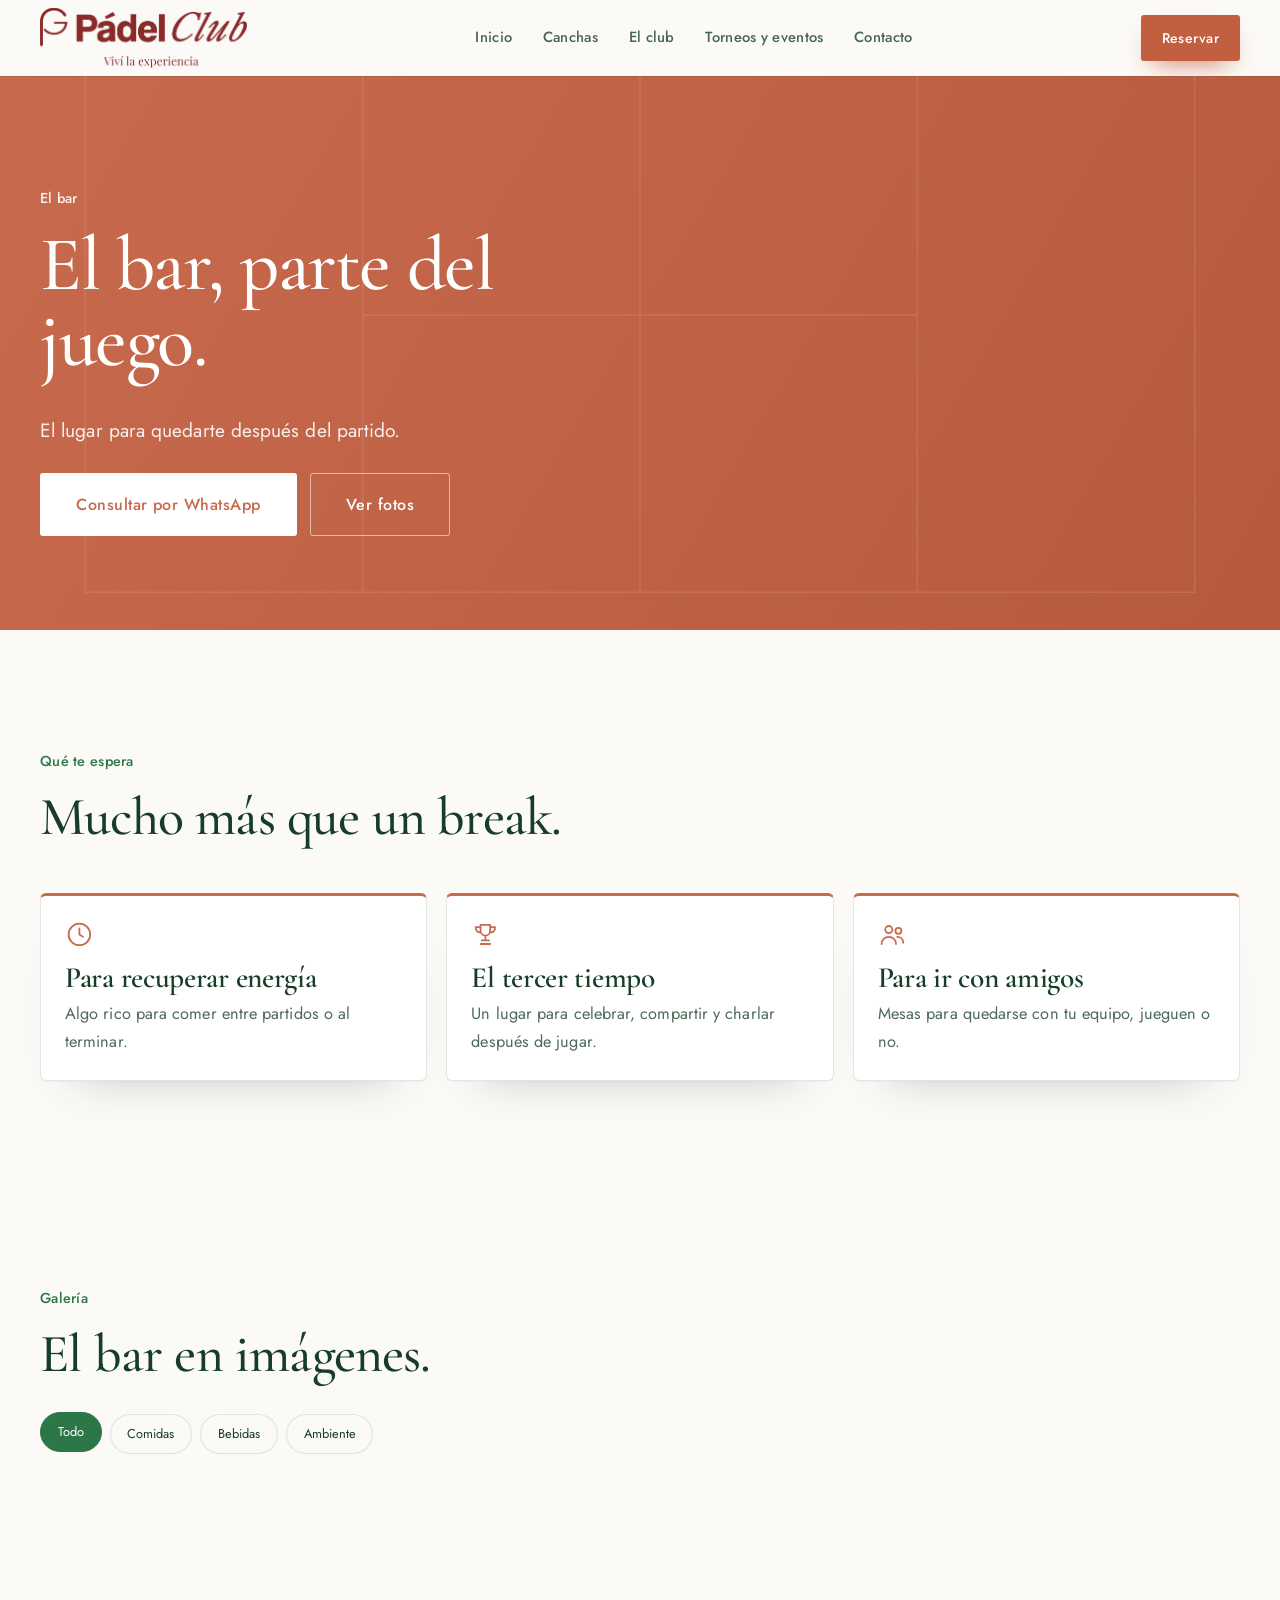
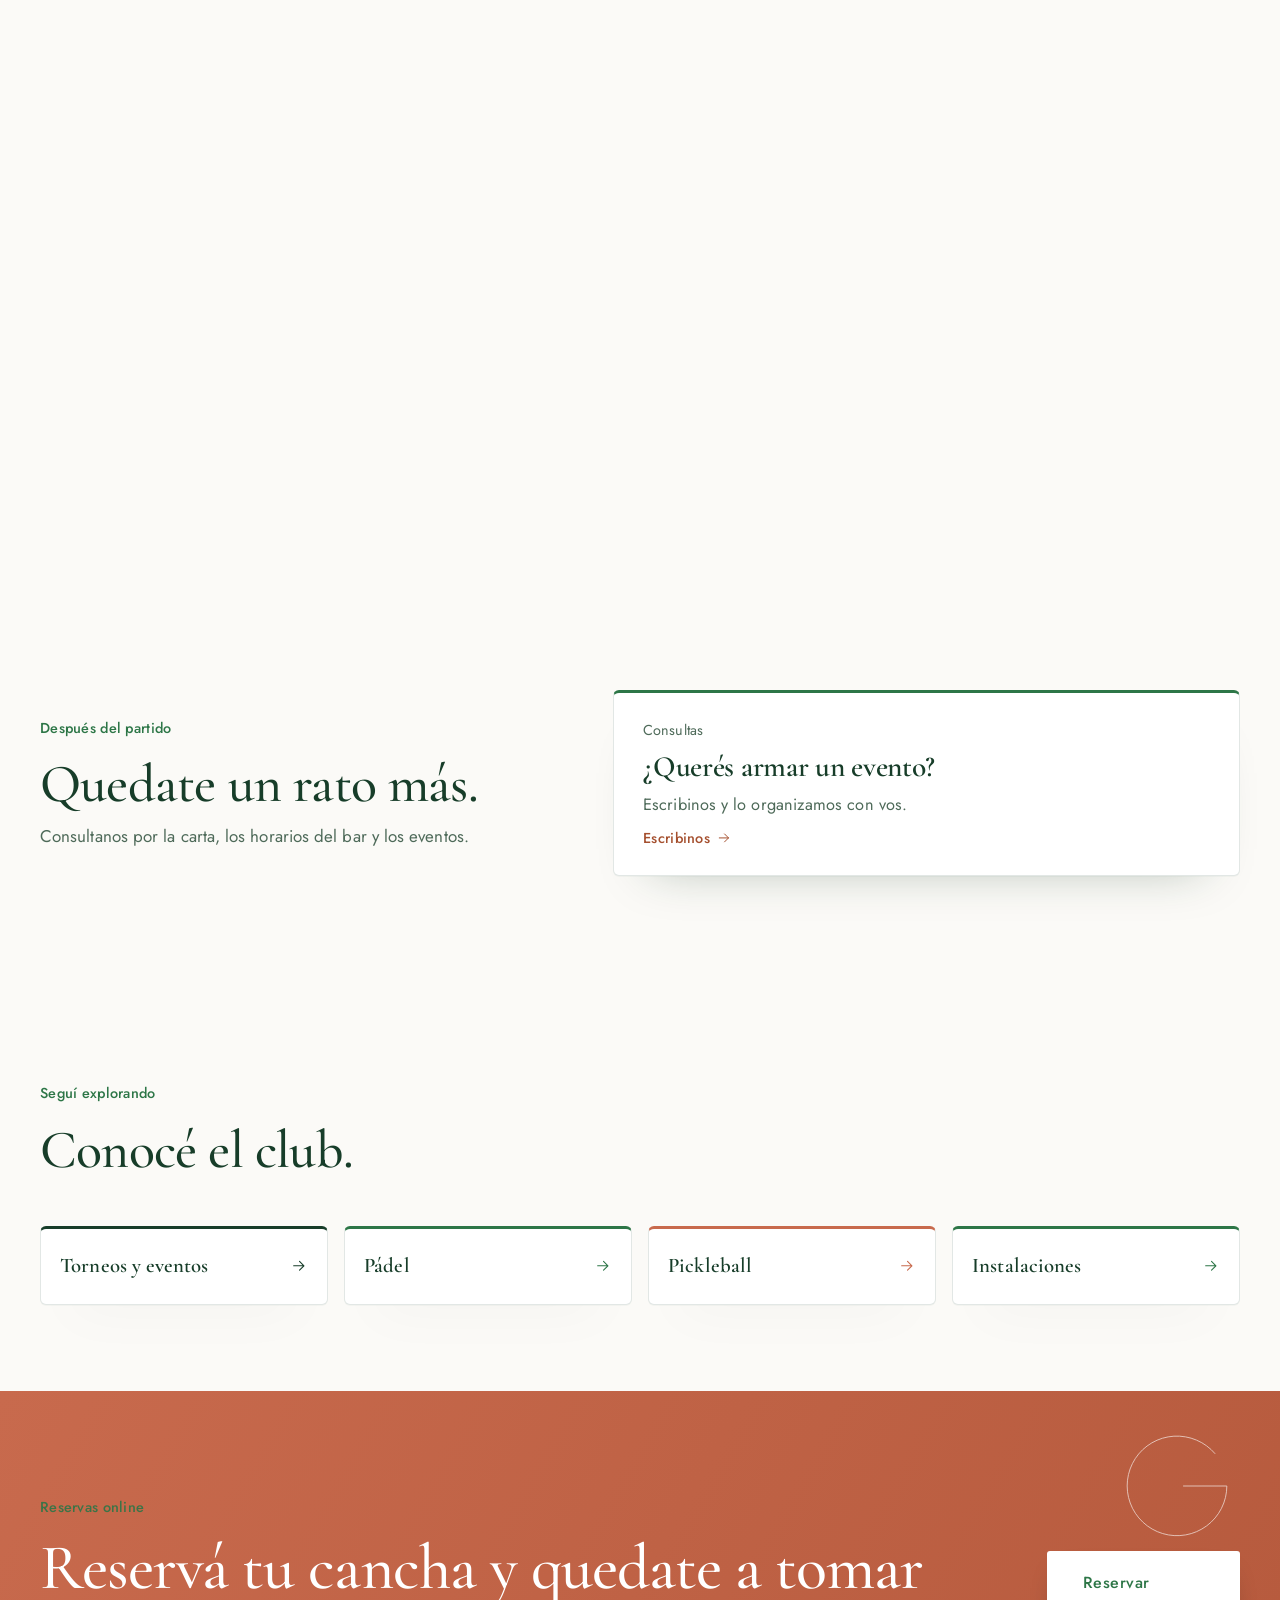
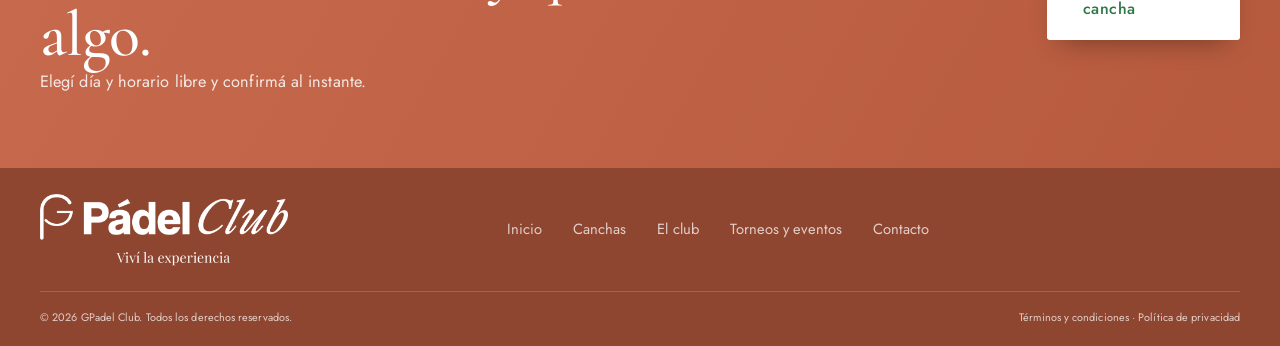
==== commit 39725e59: "update" ====
--- a/bar.html
+++ b/bar.html
@@ -58,7 +58,7 @@
 </script>
 <link rel="preconnect" href="https://fonts.googleapis.com">
 <link rel="preconnect" href="https://fonts.gstatic.com" crossorigin>
-<link href="https://fonts.googleapis.com/css2?family=Inria+Serif:wght@300;400;700&family=Instrument+Sans:wght@400;500;600&display=swap" rel="stylesheet">
+<link href="https://fonts.googleapis.com/css2?family=Cormorant+Garamond:wght@500;600&family=Jost:wght@400;500;600&display=swap" rel="stylesheet">
 <link rel="stylesheet" href="style.css">
 </head>
 <body class="pg pg-terra">
--- a/style.css
+++ b/style.css
@@ -153,9 +153,8 @@
 .event__card li .i{color:var(--terra)}
 .event__arc{position:absolute;right:-10px;bottom:-10px;width:170px;fill:none;stroke:var(--terra);stroke-width:1;opacity:.8;pointer-events:none}
 
-.where{display:grid;grid-template-columns:.9fr 1.4fr 1.1fr .8fr;align-items:center;gap:clamp(1rem,2.5vw,2.5rem);background:var(--band);padding-right:var(--gut);margin-top:clamp(2rem,4vw,3rem);transition:background-color .5s}
-.where__img{align-self:stretch;min-height:200px}
-.where__info{padding-block:2rem}
+.where{display:grid;grid-template-columns:1.3fr 1fr .7fr;align-items:center;gap:clamp(1.5rem,3.5vw,3rem);background:var(--band);padding-block:clamp(2rem,4vw,3rem);padding-inline:max(var(--gut),calc((100% - var(--wrap))/2));margin-top:clamp(2rem,4vw,3rem);transition:background-color .5s}
+.where__info{padding:0}
 .where__rows{display:flex;flex-wrap:wrap;gap:1rem 2rem;margin-top:1.1rem}
 .where__rows p{display:flex;gap:.6rem;font-size:.74rem;line-height:1.5}
 .where__rows .i{color:var(--terra);width:1.15rem;height:1.15rem;margin-top:.1rem}
@@ -196,11 +195,6 @@
 .open-now.is-closed::before{background:var(--terra);animation:none}
 
 /* ---- Reservas ---- */
-.book{display:grid;grid-template-columns:1fr 1.35fr;gap:clamp(1.5rem,4vw,4rem);align-items:center}
-.book>*,.book__card>*,.step{min-width:0}
-.book__card{display:grid;gap:1.4rem;padding:clamp(1.2rem,2.6vw,2rem)}
-.book__card:hover{transform:none}
-.step>b{display:block;margin-bottom:.6rem;font-size:.66rem;letter-spacing:.18em;text-transform:uppercase;color:var(--ink-2);font-weight:500}
 .chips{display:flex;flex-wrap:wrap;gap:.5rem}
 .chip{padding:.55rem 1.05rem;border:1px solid var(--line);border-radius:999px;background:var(--bg);font-size:.8rem;font-weight:500;color:var(--ink);
   transition:background-color .25s,border-color .25s,color .25s,transform .35s var(--ease)}
@@ -208,16 +202,6 @@
 .chip:active{transform:scale(.95)}
 .chip[aria-pressed="true"]{background:var(--brand);border-color:var(--brand);color:#fff;transform:translateY(-2px)}
 .chip:disabled{opacity:.35;cursor:not-allowed;text-decoration:line-through;transform:none}
-.days{flex-wrap:nowrap;overflow-x:auto;max-width:100%;padding:.25rem .1rem .4rem;scrollbar-width:none;-webkit-overflow-scrolling:touch}
-.days::-webkit-scrollbar{display:none}
-.days .chip{display:flex;flex-direction:column;align-items:center;min-width:56px;padding:.55rem .5rem;border-radius:14px;line-height:1.1;flex:none}
-.days small{font-size:.6rem;letter-spacing:.1em;text-transform:uppercase;opacity:.75}
-.days strong{font-family:var(--ff-t);font-size:1.2rem;font-weight:400}
-.slots{display:grid;grid-template-columns:repeat(auto-fill,minmax(72px,1fr));gap:.5rem}
-.slots .chip{text-align:center;padding-inline:.4rem}
-.slots__empty{grid-column:1/-1;font-size:.8rem}
-.book__sum{display:flex;justify-content:space-between;align-items:center;gap:1rem;flex-wrap:wrap;padding-top:1.2rem;border-top:1px solid var(--line)}
-.book__sum p{font-size:.82rem;color:var(--ink)}
 .btn[aria-disabled="true"]{opacity:.4;pointer-events:none;box-shadow:none}
 
 /* ---- Botón flotante de WhatsApp ---- */
@@ -262,11 +246,8 @@
 
 /* ---- Responsive ---- */
 @media (max-width:1060px){
-  .where{grid-template-columns:1fr 1fr;padding-right:0}
-  .where__img{grid-row:1/3}
-  .where__map{margin-right:var(--gut)}
-  .where__links{grid-column:2;padding:0 var(--gut) 1.5rem 0}
-  .where__info{padding-right:var(--gut)}
+  .where{grid-template-columns:1fr 1fr;gap:1.5rem}
+  .where__links{grid-column:1/-1;display:flex;flex-wrap:wrap;gap:.8rem 2rem}
   .strip{grid-template-columns:repeat(3,1fr)}
   .sport{grid-template-columns:1fr}
   .sport .ph{aspect-ratio:16/9}
@@ -305,14 +286,11 @@
   .cta__img{width:100%;opacity:.35}
 }
 @media (max-width:620px){
-  .book__sum .btn{width:100%;justify-content:center}
   .feat{grid-template-columns:1fr}
   .strip{grid-template-columns:repeat(2,1fr)}
   .strip .ph:nth-child(even){transform:none}
-  .where{grid-template-columns:1fr}
-  .where__img{grid-row:auto;min-height:180px}
-  .where__info,.where__map,.where__links{margin:0;padding:1rem var(--gut)}
-  .where__links{grid-column:auto}
+  .where{grid-template-columns:1fr;gap:1.2rem}
+  .where__links{grid-column:auto;flex-direction:column;gap:.8rem}
   .footer__top,.footer__bot{flex-direction:column;align-items:flex-start}
 }
 @media (max-width:480px){
@@ -351,37 +329,102 @@
 .footer .logo b{color:#fff}
 .footer nav a:hover,.footer__bot a:hover{color:#F4B9A5}
 
-/* ---- Turnero con disponibilidad ---- */
-.legend{display:flex;gap:1.1rem;flex-wrap:wrap;margin-top:1.1rem;font-size:.74rem;color:var(--ink-2)}
+/* ---- Turnero ---- */
+.book{display:grid;grid-template-columns:minmax(0,1fr) minmax(0,1.35fr);gap:clamp(1.8rem,4.5vw,4.5rem);align-items:center}
+.book>*{min-width:0}
+@media (max-width:860px){.book{grid-template-columns:minmax(0,1fr)}}
+.book [hidden]{display:none!important}
+.book__info{list-style:none;margin-top:1.6rem;max-width:27rem;border-top:1px solid var(--line)}
+.book__info li{display:flex;justify-content:space-between;gap:1rem;padding:.75rem 0;border-bottom:1px solid var(--line);font-size:.82rem;color:var(--ink-2)}
+.book__info b{font-weight:500;color:var(--ink);text-align:right}
+.legend{display:flex;gap:1.1rem;flex-wrap:wrap;margin-top:1.3rem;font-size:.74rem;color:var(--ink-2)}
 .legend li{display:flex;align-items:center}
 .dot{display:inline-block;width:.62rem;height:.62rem;border-radius:50%;margin-right:.45rem}
 .dot--free{background:var(--brand)}.dot--last{background:var(--terra)}.dot--full{border:1.5px dashed var(--accent)}
-.book__steps{display:grid;gap:1.4rem}
-#sports .chip[data-sport="Pickleball"][aria-pressed="true"]{background:var(--terra-b);border-color:var(--terra-b)}
-.slots{grid-template-columns:repeat(auto-fill,minmax(86px,1fr))}
-.slots .chip{display:flex;flex-direction:column;align-items:center;gap:.1rem;line-height:1.15;padding:.5rem .3rem}
-.slots .chip small{font-size:.62rem;font-weight:500;color:var(--link)}
+
+/* Tarjeta: el color de acento sigue al deporte elegido (verde = pádel, terracota = pickleball) */
+#book{--sp:var(--brand);position:relative;display:block;overflow:hidden;padding:0;border-radius:22px;border:1px solid var(--line);
+  border-top:3px solid var(--sp);box-shadow:0 34px 64px -40px rgba(23,61,41,.5);transition:border-color .5s}
+#book:has(#sports [data-sport="Pickleball"][aria-pressed="true"]){--sp:var(--terra-b)}
+#book:hover{transform:none}
+.book__steps{display:grid;grid-template-columns:minmax(0,1fr);gap:1.6rem;padding:clamp(1.2rem,3vw,1.9rem)}
+.step{min-width:0}
+.step>b{display:flex;align-items:center;gap:.6rem;margin-bottom:.8rem;font-size:.66rem;letter-spacing:.18em;text-transform:uppercase;color:var(--ink-2);font-weight:500}
+.step>b i{font-style:normal;display:grid;place-items:center;flex:none;width:1.5rem;height:1.5rem;border-radius:50%;background:var(--band);
+  color:var(--brand);font-family:var(--ff-t);font-size:.8rem;letter-spacing:0}
+.step>b em{font-style:normal;margin-left:auto;letter-spacing:.04em;text-transform:none;font-size:.72rem;color:var(--ink-2)}
+
+/* 1 · Deporte: selector segmentado */
+#sports{display:grid;grid-template-columns:1fr 1fr;gap:.25rem;padding:.25rem;border-radius:999px;background:var(--band)}
+#sports .chip{justify-content:center;padding:.72rem .6rem;border-color:transparent;background:transparent;border-radius:999px;font-weight:600;font-size:.84rem;transform:none}
+#sports .chip:hover{border-color:transparent;color:var(--sp)}
+#sports .chip[aria-pressed="true"]{background:var(--sp);color:#fff;box-shadow:0 10px 20px -10px var(--sp)}
+#sports .chip[data-sport="Pickleball"][aria-pressed="true"]{background:var(--terra-b);box-shadow:0 10px 20px -10px var(--terra-b)}
+
+/* 2 · Día */
+.days{display:flex;flex-wrap:nowrap;gap:.45rem;max-width:100%;overflow-x:auto;scroll-snap-type:x proximity;padding:.2rem .15rem .6rem;margin-bottom:-.3rem;scrollbar-width:none;-webkit-overflow-scrolling:touch}
+.days::-webkit-scrollbar{display:none}
+.days .chip{flex:1 0 58px;display:flex;flex-direction:column;align-items:center;gap:.15rem;padding:.7rem .3rem .65rem;border-radius:16px;background:var(--surface);line-height:1;scroll-snap-align:start}
+.days small{font-size:.6rem;letter-spacing:.12em;text-transform:uppercase;opacity:.7}
+.days strong{font-family:var(--ff-t);font-size:1.4rem;font-weight:400}
+.days .chip[aria-pressed="true"]{transform:none;background:var(--sp);border-color:var(--sp);box-shadow:0 12px 22px -12px var(--sp)}
+.days .chip[aria-pressed="true"] small{opacity:.9}
+
+/* 3 · Horario */
+.slots{display:grid;grid-template-columns:repeat(auto-fill,minmax(88px,1fr));gap:.5rem}
+.slots .chip{display:flex;flex-direction:column;align-items:center;gap:.2rem;padding:.65rem .3rem .6rem;border-radius:14px;background:var(--surface);line-height:1.1}
+.slots .chip span{font-family:var(--ff-t);font-size:1.15rem}
+.slots .chip small{display:flex;align-items:center;gap:.3rem;font-size:.64rem;font-weight:500;color:var(--link)}
+.slots .chip small::before{content:"";width:.38rem;height:.38rem;border-radius:50%;background:currentColor}
+.slots .chip.is-last{background:var(--band-t,#FCEFEA);border-color:rgba(200,106,77,.35)}
 .slots .chip.is-last small{color:var(--accent)}
-.slots .chip:disabled{opacity:.6;background:transparent;border-style:dashed;text-decoration:none;transform:none}
+.slots .chip:disabled{opacity:.55;background:transparent;border-style:dashed;text-decoration:none}
 .slots .chip:disabled span{text-decoration:line-through}
 .slots .chip:disabled small{color:var(--accent)}
+.slots .chip:disabled small::before{display:none}
+.slots .chip[aria-pressed="true"]{transform:none;background:var(--sp);border-color:var(--sp);color:#fff;box-shadow:0 12px 22px -12px var(--sp)}
 .slots .chip[aria-pressed="true"] small{color:rgba(255,255,255,.92)}
-.chip.skel{height:46px;border-color:transparent;pointer-events:none;background:linear-gradient(90deg,var(--band),var(--line),var(--band));background-size:200% 100%;animation:shim 1.2s linear infinite}
+.slots__empty{grid-column:1/-1;padding:1.1rem;border-radius:14px;background:var(--band);text-align:center;font-size:.82rem;color:var(--ink-2)}
+.chip.skel{height:58px;border-radius:14px;border-color:transparent;pointer-events:none;background:linear-gradient(90deg,var(--band),var(--line),var(--band));background-size:200% 100%;animation:shim 1.2s linear infinite}
 @keyframes shim{to{background-position:-200% 0}}
-.fields{display:grid;grid-template-columns:1fr 1fr;gap:.7rem}
-.field span{display:block;margin-bottom:.3rem;font-size:.72rem;color:var(--ink-2)}
-.field input{width:100%;padding:.7rem .9rem;font:inherit;font-size:.9rem;color:var(--ink);background:var(--bg);border:1px solid var(--line);border-radius:12px;transition:border-color .25s,box-shadow .25s}
-.field input:focus{outline:none;border-color:var(--brand);box-shadow:0 0 0 3px rgba(45,118,71,.18)}
+
+/* 4 · Datos y confirmación */
+#bookForm{display:grid;grid-template-columns:minmax(0,1fr);gap:1.3rem;padding:clamp(1.2rem,3vw,1.9rem);border-top:1px solid var(--line);background:rgba(23,61,41,.03)}
+.fields{display:grid;grid-template-columns:1fr 1fr;gap:.8rem}
+.field span{display:block;margin-bottom:.35rem;font-size:.72rem;color:var(--ink-2)}
+.field input{width:100%;min-width:0;padding:.85rem 1rem;font:inherit;font-size:.92rem;color:var(--ink);background:var(--surface);border:1px solid var(--line);border-radius:14px;transition:border-color .25s,box-shadow .25s}
+.field input::placeholder{color:rgba(23,61,41,.38)}
+.field input:focus{outline:none;border-color:var(--sp);box-shadow:0 0 0 3px rgba(45,118,71,.16)}
 .hp{position:absolute;left:-9999px;width:0;height:0;opacity:0}
-#bookForm{display:grid;gap:1.4rem}
-.book__msg{font-size:.8rem;min-height:1.2em;margin-top:-.6rem}
-.book__msg.is-error{color:var(--accent)}
-.book__demo{font-size:.72rem;padding:.55rem .8rem;border-radius:8px;background:var(--band-t);margin-top:-.4rem}
-.book__ok{display:grid;justify-items:center;text-align:center;gap:.6rem;padding:1rem 0}
-.book__tick{width:3.4rem;height:3.4rem;padding:.8rem;border-radius:50%;background:var(--brand);stroke:#fff;stroke-width:2}
-.book__code{font-size:.85rem}.book__code b{font-family:var(--ff-t);font-size:1.5rem;letter-spacing:.08em;color:var(--accent);margin-left:.3rem}
-.book__okbtns{display:flex;gap:.7rem;flex-wrap:wrap;justify-content:center;margin-top:.6rem}
-@media (max-width:640px){.fields{grid-template-columns:1fr}}
+.book__sum{display:flex;align-items:center;justify-content:space-between;gap:1rem;flex-wrap:wrap;padding:.9rem .9rem .9rem 1.2rem;border-radius:18px;background:var(--surface);border:1px solid var(--line)}
+.book__sum p{min-width:0;font-size:.85rem;color:var(--ink-2)}
+.book__sum p::before{content:"Tu turno";display:block;margin-bottom:.15rem;font-size:.6rem;letter-spacing:.18em;text-transform:uppercase;color:var(--ink-2)}
+.book__sum p b{font-family:var(--ff-t);font-weight:400;font-size:1.15rem;color:var(--ink)}
+.book__sum .btn{padding:.95rem 1.7rem}
+#bookGo{background:var(--sp);box-shadow:0 14px 26px -14px var(--sp)}
+.book__msg{font-size:.8rem}
+.book__msg:empty{display:none}
+.book__msg.is-error{padding:.65rem .9rem;border-radius:12px;background:var(--band-t,#FCEFEA);color:var(--accent)}
+.book__demo{padding:.6rem .9rem;border-radius:12px;border:1px dashed rgba(200,106,77,.4);background:var(--band-t,#FCEFEA);font-size:.7rem;color:var(--ink-2)}
+
+/* Reserva confirmada */
+.book__ok{display:grid;justify-items:center;text-align:center;gap:.7rem;padding:clamp(2rem,6vw,3rem) clamp(1.2rem,3vw,1.9rem)}
+.book__tick{width:4rem;height:4rem;padding:1rem;border-radius:50%;background:var(--brand);stroke:#fff;stroke-width:2;fill:none;
+  box-shadow:0 0 0 8px rgba(45,118,71,.12),0 0 0 18px rgba(45,118,71,.06);animation:pop .7s var(--ease) both}
+@keyframes pop{from{transform:scale(.6);opacity:0}to{transform:none;opacity:1}}
+.book__ok h3{font-size:clamp(1.6rem,3.4vw,2.1rem);margin-top:.6rem}
+.book__ok>p{color:var(--ink-2);font-size:.92rem}
+.book__ok .book__code{display:inline-flex;align-items:center;gap:.8rem;margin-top:.4rem;padding:.7rem 1.3rem;border:1.5px dashed rgba(165,80,47,.45);border-radius:14px;
+  background:var(--band-t,#FCEFEA);font-size:.6rem;letter-spacing:.18em;text-transform:uppercase;color:var(--ink-2)}
+.book__code b{font-family:var(--ff-t);font-weight:400;font-size:1.6rem;letter-spacing:.1em;color:var(--accent);margin:0;text-transform:none}
+.book__okbtns{display:flex;gap:.7rem;flex-wrap:wrap;justify-content:center;margin-top:.8rem}
+@media (max-width:640px){
+  .fields{grid-template-columns:1fr}
+  .book__sum{padding:1rem;flex-direction:column;align-items:stretch}
+  .book__sum .btn{width:100%;justify-content:center}
+  .book__okbtns{flex-direction:column;align-self:stretch}
+  .book__okbtns .btn{width:100%;justify-content:center}
+}
 
 /* ============ v3 · PÁGINAS DE DEPORTE ============ */
 .pg-green{--p:#2D7647;--pd:#245f3a;--s:#C86A4D}
@@ -529,3 +572,141 @@
 .feat__a:focus-visible::after{outline:2px solid var(--terra);outline-offset:2px}
 .feat__a:hover,.feat li:hover .feat__a,.feat li:focus-within .feat__a{color:var(--accent)}
 
+
+/* ============ v7 · ELEGANCIA SOBRIA (colores originales + refinamientos) ============
+   Mantiene la paleta del original: blanco · verde #2D7647 · terracota #C86A4D.
+   Solo se suma un blanco cálido de fondo y tipografías más finas. */
+:root{
+  --ff-t:'Cormorant Garamond','Times New Roman',serif;
+  --ff-s:'Jost',system-ui,-apple-system,sans-serif;
+  --lift:cubic-bezier(.16,1,.3,1);
+  --r:4px;
+}
+[data-theme="light"]{--bg:#FBFAF7}
+.site-header,.pg .site-header{background:var(--bg)}
+/* Evita que algo se salga del ancho de la pantalla */
+body,main{overflow-x:clip}
+body{font-family:var(--ff-s);font-weight:400;letter-spacing:.005em}
+p{font-size:1.02rem;line-height:1.7}
+b{font-weight:500}
+
+/* ---- Tipografía ---- */
+h1,h2,h3{font-family:var(--ff-t);font-weight:500;font-variant-numeric:lining-nums}
+h1{font-size:clamp(2.8rem,6.4vw,5.6rem);line-height:1;letter-spacing:-.018em;max-width:11em}
+h2{font-size:clamp(2.1rem,4.2vw,3.5rem);line-height:1.04;letter-spacing:-.015em}
+h3{font-size:clamp(1.6rem,2.3vw,2.1rem);line-height:1.1;font-weight:600;letter-spacing:-.01em}
+.w{padding-bottom:.2em;margin-bottom:-.2em}
+.w>span{animation-duration:1.5s}
+.lead{font-size:clamp(1.08rem,1.5vw,1.25rem);line-height:1.6;max-width:36ch}
+.sub{font-size:1.06rem;max-width:46ch}
+.meta{font-size:.9rem}
+.eyebrow{font-size:.9rem;letter-spacing:.02em;text-transform:none;font-weight:500;margin-bottom:1rem}
+.step>b,.days small,.tag{letter-spacing:.01em;text-transform:none;font-weight:500}
+.step>b{font-size:.88rem}
+.days small{font-size:.74rem}
+.step>b i,.days strong,.slots .chip span,.book__code b{font-family:var(--ff-s);font-weight:500;font-variant-numeric:tabular-nums}
+.days strong{font-size:1.3rem}
+.slots .chip span{font-size:1.1rem}
+.area__n,.sp-stats b{font-family:var(--ff-t);font-weight:500;font-variant-numeric:lining-nums}
+.sp-stats b{font-size:2.6rem}
+.sec{padding-block:clamp(3.2rem,8vw,6.5rem)}
+.sec__head{margin-bottom:clamp(1.8rem,4vw,3rem)}
+.js [data-reveal]:not([data-reveal="clip"]){transform:translateY(16px);transition:opacity 1.3s var(--lift) var(--d,0s),transform 1.3s var(--lift) var(--d,0s)}
+.js [data-reveal="clip"]{transition:clip-path 1.5s var(--lift) var(--d,0s)}
+
+/* ---- Cambio de página fluido ---- */
+@view-transition{navigation:auto}
+::view-transition-old(root),::view-transition-new(root){animation-duration:.5s;animation-timing-function:var(--lift)}
+
+/* ---- Header ---- */
+.site-header.is-scrolled{background:rgba(255,255,255,.84);-webkit-backdrop-filter:blur(18px) saturate(1.3);backdrop-filter:blur(18px) saturate(1.3)}
+.menu-open .site-header.is-scrolled{background:#fff}
+.bar,.logo img{transition:height .6s var(--lift)}
+@media (min-width:861px){
+  .site-header.is-scrolled .bar{height:66px}
+  .site-header.is-scrolled .logo img{height:46px}
+}
+.nav{font-size:.92rem;letter-spacing:.02em}
+
+/* ---- Botones: mismos colores, formas más sobrias ---- */
+.btn{border-radius:3px;font-size:.95rem;font-weight:500;letter-spacing:.03em;padding:.95rem 1.8rem;
+  transition:background-color .5s var(--lift),transform .5s var(--lift),border-color .4s,color .4s,box-shadow .5s}
+.btn--sm{padding:.65rem 1.25rem;font-size:.88rem}
+.btn--lg{padding:1.1rem 2.2rem;font-size:1rem}
+.btn--green{background:var(--brand)}
+.btn--terra{background:var(--terra-b)}
+.btn--ghost{background:transparent;border-color:rgba(23,61,41,.35)}
+.link{font-size:.9rem;font-weight:500;letter-spacing:.02em}
+@media (hover:hover){
+  .btn--green:hover{background:#245f3a;transform:translateY(-1px)}
+  .btn--terra:hover{background:var(--terra-d);transform:translateY(-1px)}
+  .btn--ghost:hover{background:rgba(23,61,41,.04)}
+}
+
+/* ---- Portada ---- */
+.hero{min-height:clamp(620px,92vh,860px);background:
+  radial-gradient(50% 60% at 0% 100%,rgba(45,118,71,.09),transparent 70%),
+  radial-gradient(40% 50% at 100% 0%,rgba(200,106,77,.08),transparent 70%)}
+.hero__court{position:absolute;inset:0;width:100%;height:100%;z-index:0;fill:none;stroke:var(--brand);stroke-width:1;stroke-linecap:round;stroke-linejoin:round;opacity:.12;pointer-events:none}
+.hero__inner{z-index:2}
+.hero h1{text-shadow:0 0 40px var(--bg),0 0 14px var(--bg)}
+.hero__note{font-size:.92rem}
+.hero__media img{animation-duration:3.6s}
+.ph img{filter:saturate(.98) contrast(1.02)}
+
+/* Portadas de páginas internas: degradé original + líneas finas de cancha */
+.sp-hero{position:relative;isolation:isolate}
+.sp-hero::before{content:"";position:absolute;inset:0;z-index:-1;opacity:.1;pointer-events:none;
+  background:url("data:image/svg+xml,%3Csvg xmlns='http://www.w3.org/2000/svg' viewBox='0 0 1200 700' fill='none' stroke='white' stroke-width='1.5'%3E%3Cpath d='M80 90H1120V610H80ZM600 90V610M340 90V610M860 90V610M340 350H860'/%3E%3C/svg%3E") center/cover no-repeat}
+.sp-hero h1{font-size:clamp(2.7rem,6vw,5rem);max-width:11em}
+.sp-hero .ph{border-radius:var(--r);box-shadow:0 50px 80px -50px rgba(0,0,0,.55)}
+
+/* ---- Tarjetas e imágenes ---- */
+.card{border-radius:6px;box-shadow:0 1px 0 rgba(23,61,41,.03),0 28px 50px -38px rgba(23,61,41,.35);
+  transition:transform .8s var(--lift),box-shadow .8s var(--lift),border-color .4s}
+.sport .ph{min-height:240px}
+.sport h3{font-size:clamp(2rem,3vw,2.6rem)}
+.feat b{font-size:1.02rem;font-weight:500}
+.feat span{font-size:.88rem}
+.space__img,.event .ph{box-shadow:0 50px 80px -56px rgba(23,61,41,.55)}
+.strip .ph,.gal__item,.gal__item .ph{border-radius:var(--r)}
+.explore__a{font-family:var(--ff-t);font-size:1.3rem;font-weight:600}
+.faq summary{font-size:1.04rem;font-weight:500}
+@media (hover:hover){
+  .card:hover{transform:translateY(-3px);box-shadow:0 1px 0 rgba(23,61,41,.03),0 36px 60px -36px rgba(23,61,41,.4)}
+  .faq details.card:hover{transform:none}
+}
+@media (hover:none){.card:hover{transform:none}.ph:hover img{transform:none}}
+
+/* ---- Reservas ---- */
+#book{border-radius:8px;box-shadow:0 60px 90px -60px rgba(23,61,41,.55)}
+#sports{border-radius:8px}
+#sports .chip{border-radius:6px;font-weight:500}
+.days .chip,.slots .chip,.chip.skel{border-radius:8px}
+.chip{font-weight:400}
+.field input{border-radius:6px;padding:.95rem 1.05rem;font-size:1rem}
+.book__sum{border-radius:8px}
+.book__code b{font-size:1.7rem;letter-spacing:.12em}
+.book__tick{width:3.8rem;height:3.8rem;padding:.95rem;border-radius:50%;color:#fff;background:var(--brand);stroke-width:2;animation:tickPop .8s var(--lift) both}
+.book__tick path{stroke-dasharray:30;stroke-dashoffset:30;animation:tickDraw .7s .3s var(--lift) forwards}
+@keyframes tickPop{from{transform:scale(.6);opacity:0}}
+@keyframes tickDraw{to{stroke-dashoffset:0}}
+@media (hover:hover){.slots .chip:not(:disabled):hover,.days .chip:hover{transform:translateY(-2px)}}
+
+/* ---- Llamado final y pie ---- */
+.cta h2{font-size:clamp(2.2rem,5vw,4rem)}
+.cta__inner{padding-block:clamp(3rem,7vw,5.5rem)}
+.footer nav{font-size:.92rem}
+
+/* ---- Móvil ---- */
+@media (max-width:860px){
+  .hero{min-height:0}
+  .sport .ph{min-height:0}
+  .sec{padding-block:clamp(2.6rem,9vw,4rem)}
+  .lead{max-width:none}
+}
+@media (max-width:480px){
+  .btn--lg{padding:1rem 1.4rem}
+  .sp-stats b{font-size:2.2rem}
+}
+@media (prefers-reduced-motion:reduce){.book__tick path{stroke-dashoffset:0}}
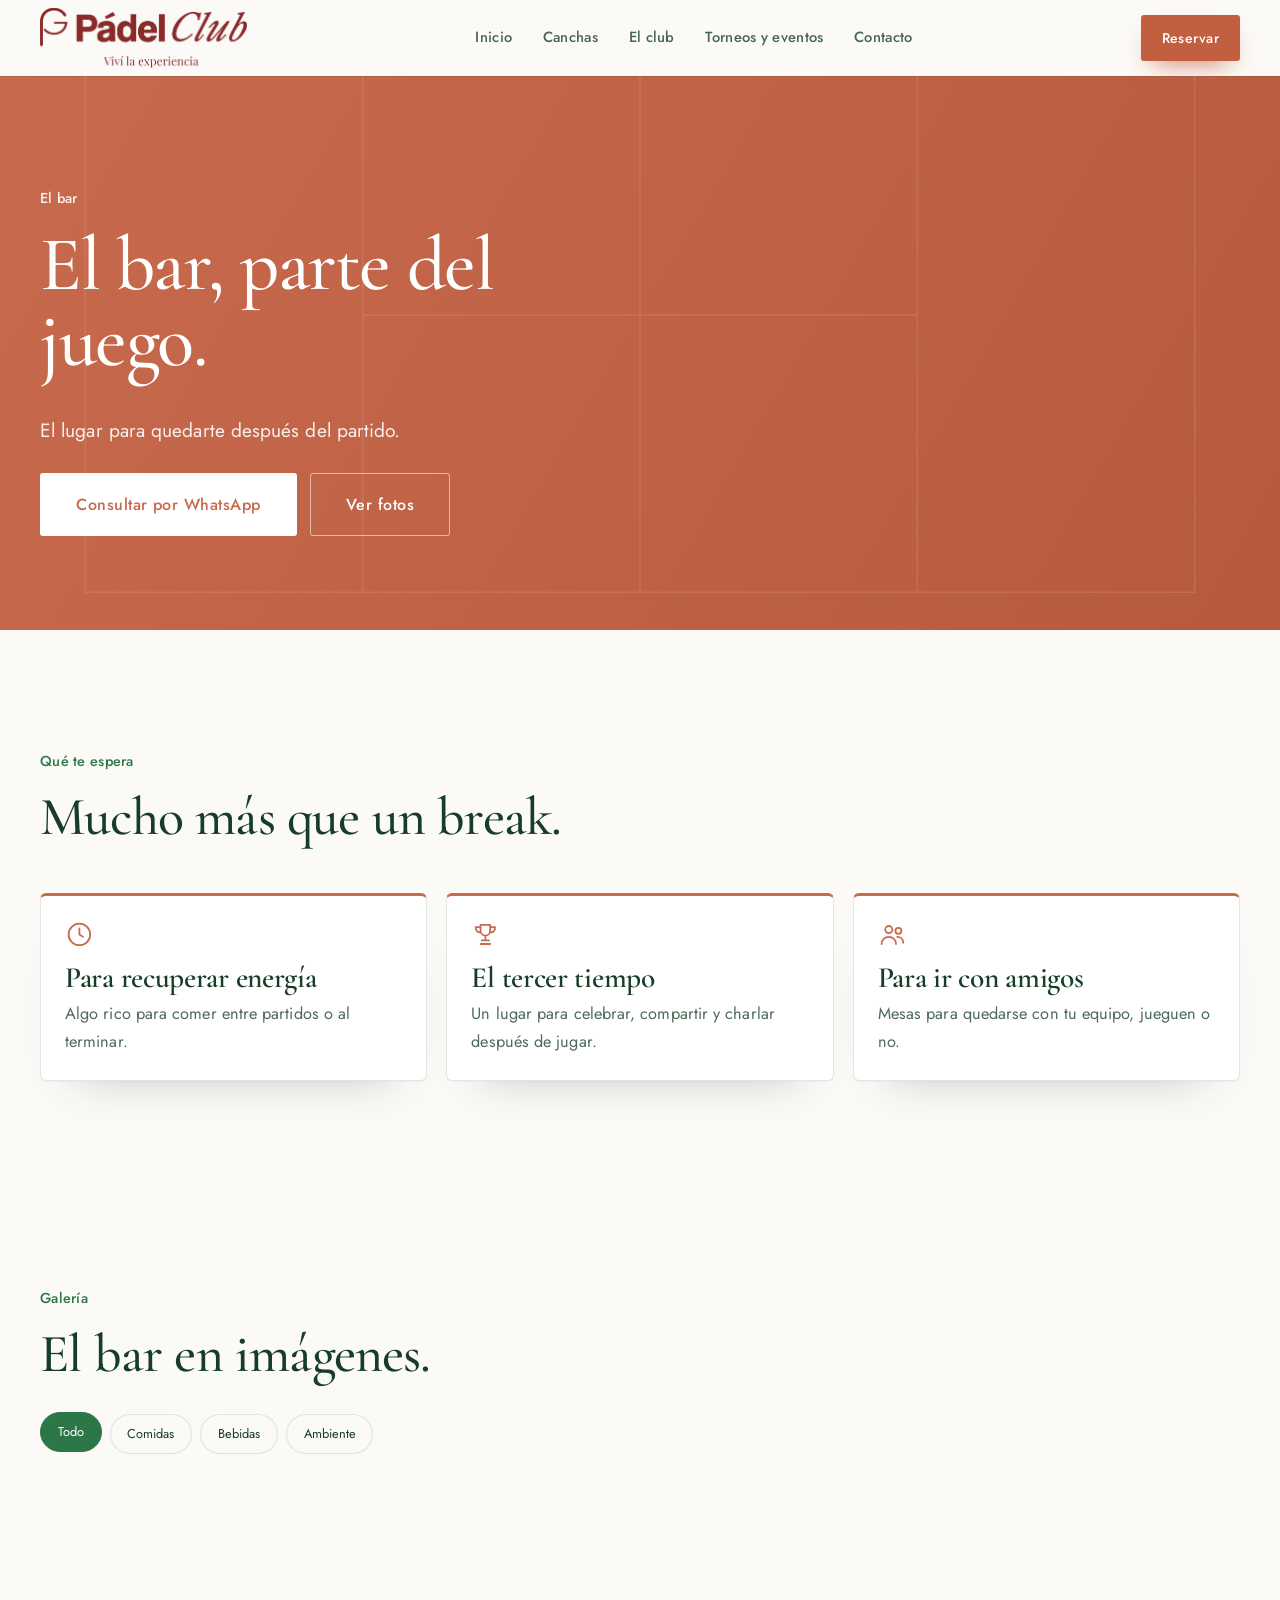
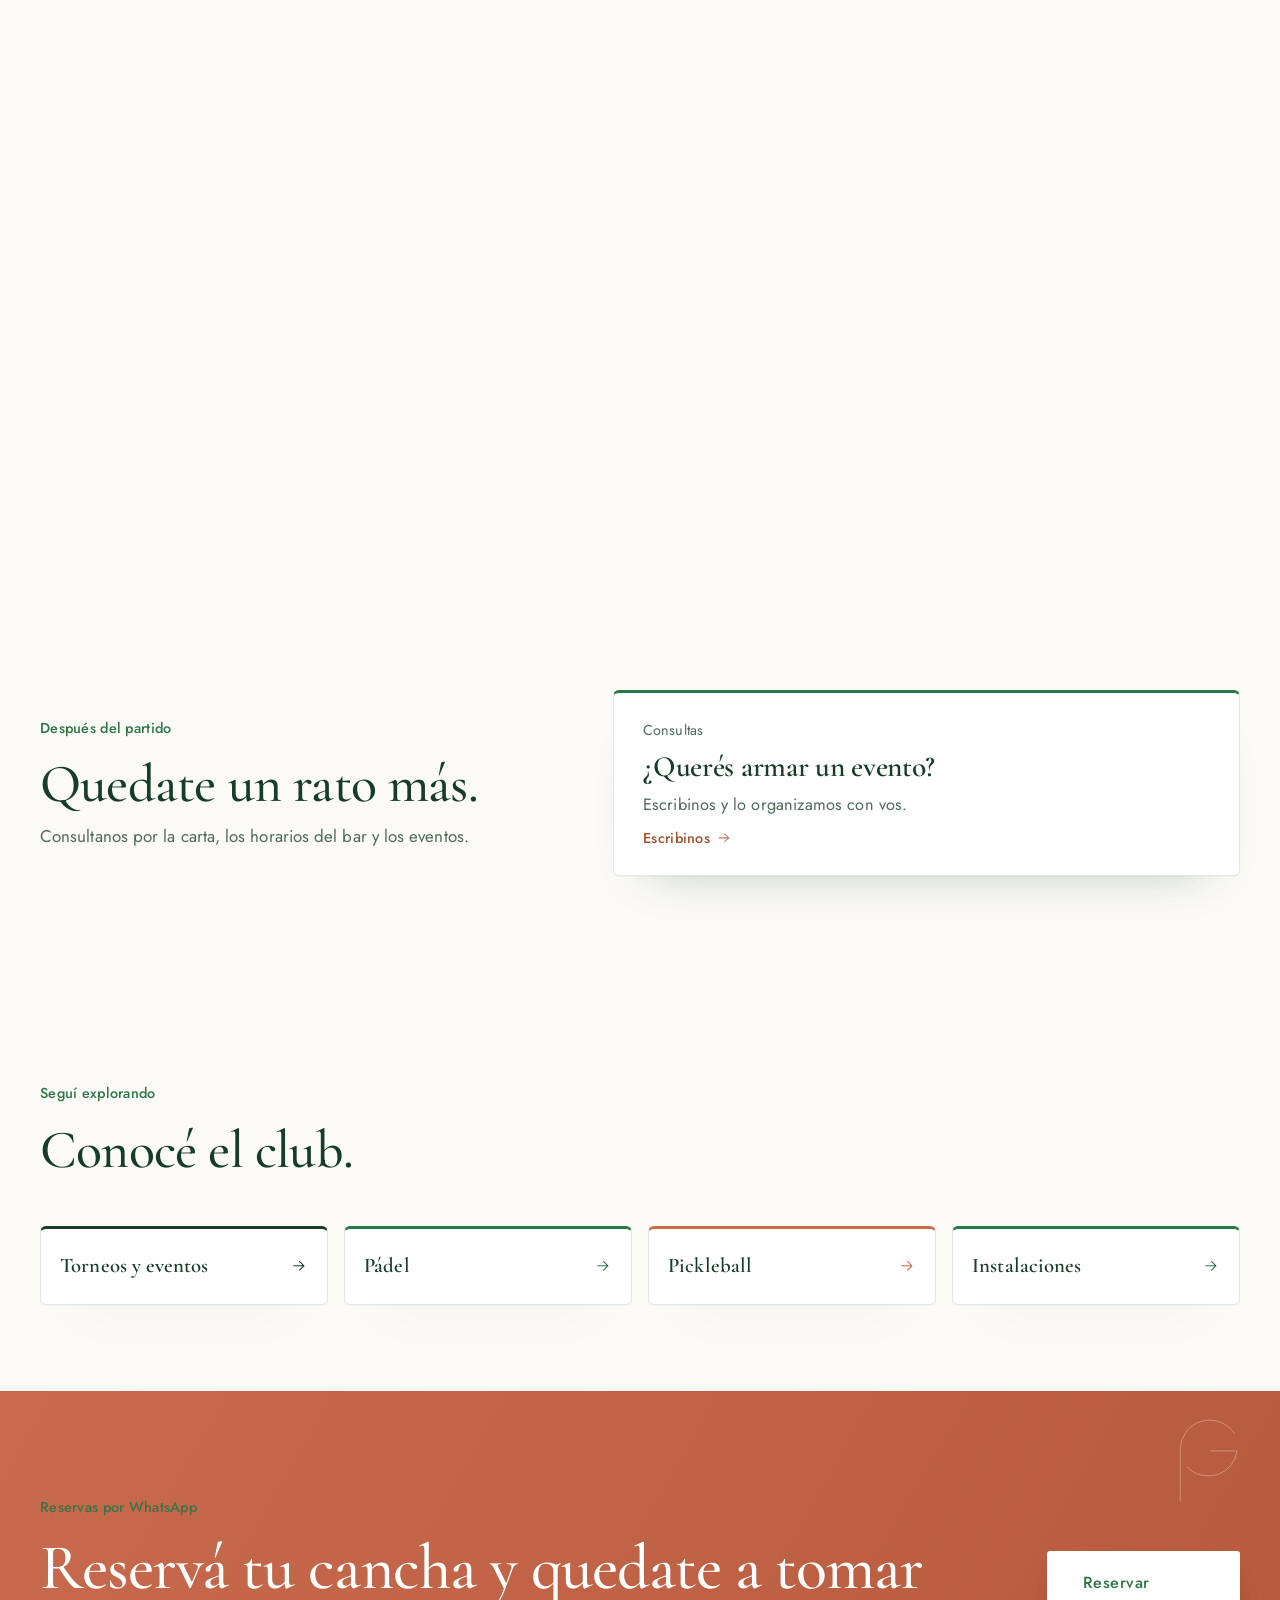
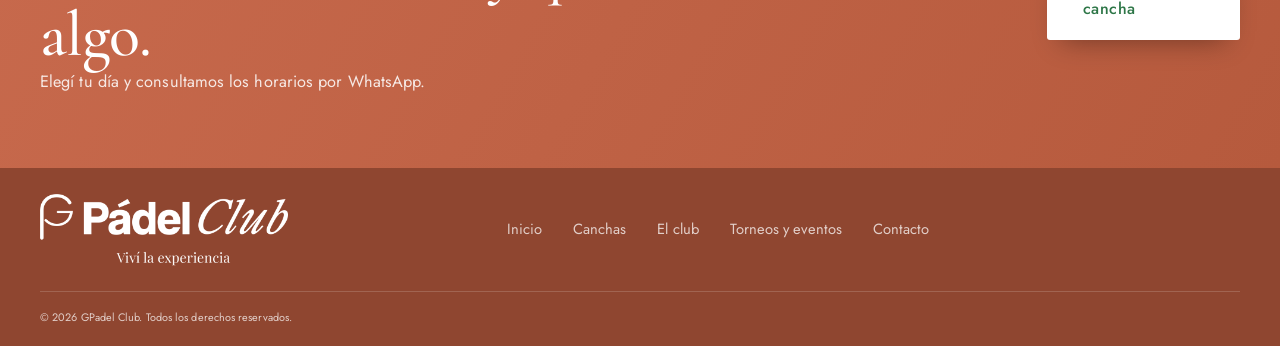
==== commit 8e2eac20: "update" ====
--- a/bar.html
+++ b/bar.html
@@ -14,9 +14,9 @@
 <meta name="geo.region" content="AR-X">
 <meta name="geo.placename" content="Córdoba">
 <!-- Íconos: pestaña del navegador, acceso directo en el celular e instalación -->
-<link rel="icon" type="image/jpeg" href="img/marcas/icono.jpg">
-<link rel="shortcut icon" type="image/jpeg" href="img/marcas/icono.jpg">
-<link rel="apple-touch-icon" href="img/marcas/icono.jpg">
+<link rel="icon" type="image/png" href="img/marcas/icon-192.png">
+<link rel="shortcut icon" type="image/png" href="img/marcas/icon-192.png">
+<link rel="apple-touch-icon" href="img/marcas/icon-512.png">
 <link rel="manifest" href="site.webmanifest">
 <!-- Redes sociales -->
 <meta property="og:type" content="website">
@@ -59,7 +59,7 @@
 <link rel="preconnect" href="https://fonts.googleapis.com">
 <link rel="preconnect" href="https://fonts.gstatic.com" crossorigin>
 <link href="https://fonts.googleapis.com/css2?family=Cormorant+Garamond:wght@500;600&family=Jost:wght@400;500;600&display=swap" rel="stylesheet">
-<link rel="stylesheet" href="style.css">
+<link rel="stylesheet" href="style.css?v=2">
 </head>
 <body class="pg pg-terra">
 <svg width="0" height="0" style="position:absolute" aria-hidden="true">
@@ -100,7 +100,7 @@
 </header>
 <main id="main">
 <section class="sp-hero"><div class="wrap sp-hero__in"><div><p class="eyebrow">El bar</p><h1 data-split>El bar, parte del juego.</h1><p class="lead" data-reveal style="--d:.5s">El lugar para quedarte después del partido.</p><div class="hero__cta" data-reveal style="--d:.65s"><a class="btn btn--main btn--lg" data-wa="Hola! Quiero consultar por el bar." href="#" target="_blank" rel="noopener"><span>Consultar por WhatsApp</span></a><a class="btn btn--line btn--lg" href="#galeria"><span>Ver fotos</span></a></div></div><figure class="ph" data-reveal="clip"><img data-img="bar/portada" alt="El bar del club"></figure></div></section>
-<section class="wrap sec" id="bar"><header class="sec__head" data-reveal><div><p class="eyebrow">Qué te espera</p><h2>Mucho más que un break.</h2></div></header><div class="sp-grid"><article class="card sp-card" data-reveal style="--d:0.0s"><svg class="i"><use href="#i-clock"/></svg><h3>Para recuperar energía</h3><p>Algo rico para comer entre partidos o al terminar.</p></article><article class="card sp-card" data-reveal style="--d:0.1s"><svg class="i"><use href="#i-trophy"/></svg><h3>El tercer tiempo</h3><p>Un lugar para celebrar, compartir y charlar después de jugar.</p></article><article class="card sp-card" data-reveal style="--d:0.2s"><svg class="i"><use href="#i-users"/></svg><h3>Para ir con amigos</h3><p>Mesas para quedarse con tu equipo, jueguen o no.</p></article></div></section><section class="wrap sec gal" id="galeria"><header class="sec__head" data-reveal><div><p class="eyebrow">Galería</p><h2>El bar en imágenes.</h2></div></header><div class="gal__filters" role="group" aria-label="Filtrar fotos"><button class="chip" type="button" data-f="all" aria-pressed="true">Todo</button><button class="chip" type="button" data-f="comidas" aria-pressed="false">Comidas</button><button class="chip" type="button" data-f="bebidas" aria-pressed="false">Bebidas</button><button class="chip" type="button" data-f="ambiente" aria-pressed="false">Ambiente</button></div><div class="gal__grid"><button class="gal__item" type="button" data-cat="comidas"><span class="ph"><img data-img="bar/galeria-1" alt="Algo para comer" loading="lazy"></span><span class="gal__cap">Algo para comer</span></button><button class="gal__item" type="button" data-cat="comidas"><span class="ph"><img data-img="bar/galeria-2" alt="Platos del bar" loading="lazy"></span><span class="gal__cap">Platos del bar</span></button><button class="gal__item" type="button" data-cat="bebidas"><span class="ph"><img data-img="bar/galeria-3" alt="Bebidas frescas" loading="lazy"></span><span class="gal__cap">Bebidas frescas</span></button><button class="gal__item" type="button" data-cat="bebidas"><span class="ph"><img data-img="bar/galeria-4" alt="La barra" loading="lazy"></span><span class="gal__cap">La barra</span></button><button class="gal__item" type="button" data-cat="ambiente"><span class="ph"><img data-img="bar/galeria-5" alt="El bar al atardecer" loading="lazy"></span><span class="gal__cap">El bar al atardecer</span></button><button class="gal__item" type="button" data-cat="ambiente"><span class="ph"><img data-img="bar/galeria-6" alt="Mesas del bar" loading="lazy"></span><span class="gal__cap">Mesas del bar</span></button></div><span class="gal__ball" aria-hidden="true">Ver</span></section><section class="wrap sec sp-split"><div data-reveal><p class="eyebrow">Después del partido</p><h2>Quedate un rato más.</h2><p class="sub">Consultanos por la carta, los horarios del bar y los eventos.</p></div><article class="card event__card" data-reveal><p class="meta">Consultas</p><h3>¿Querés armar un evento?</h3><p>Escribinos y lo organizamos con vos.</p><a class="link" data-wa="Hola! Quiero consultar por un evento en el bar." href="#" target="_blank" rel="noopener">Escribinos <svg class="i"><use href="#i-arrow"/></svg></a></article></section><section class="wrap sec explore"><header class="sec__head" data-reveal><div><p class="eyebrow">Seguí explorando</p><h2>Conocé el club.</h2></div></header><div class="explore__grid" data-reveal><a class="card explore__a" href="torneos.html" style="--c:#173D29"><span>Torneos y eventos</span><svg class="i"><use href="#i-arrow"/></svg></a><a class="card explore__a" href="padel.html" style="--c:#2D7647"><span>Pádel</span><svg class="i"><use href="#i-arrow"/></svg></a><a class="card explore__a" href="pickleball.html" style="--c:#C86A4D"><span>Pickleball</span><svg class="i"><use href="#i-arrow"/></svg></a><a class="card explore__a" href="instalaciones.html" style="--c:#2D7647"><span>Instalaciones</span><svg class="i"><use href="#i-arrow"/></svg></a></div></section><section class="cta"><svg class="cta__g draw" viewBox="0 0 120 120" aria-hidden="true"><path pathLength="1" d="M95 30A46 46 0 1 0 106 60H66"/></svg><div class="wrap cta__inner"><div data-reveal><p class="eyebrow">Reservas online</p><h2>Reservá tu cancha y quedate a tomar algo.</h2><p>Elegí día y horario libre y confirmá al instante.</p></div><a class="btn btn--terra btn--lg" href="index.html#reservar" data-magnetic data-reveal style="--d:.15s"><span>Reservar cancha</span></a></div></section></main>
+<section class="wrap sec" id="bar"><header class="sec__head" data-reveal><div><p class="eyebrow">Qué te espera</p><h2>Mucho más que un break.</h2></div></header><div class="sp-grid"><article class="card sp-card" data-reveal style="--d:0.0s"><svg class="i"><use href="#i-clock"/></svg><h3>Para recuperar energía</h3><p>Algo rico para comer entre partidos o al terminar.</p></article><article class="card sp-card" data-reveal style="--d:0.1s"><svg class="i"><use href="#i-trophy"/></svg><h3>El tercer tiempo</h3><p>Un lugar para celebrar, compartir y charlar después de jugar.</p></article><article class="card sp-card" data-reveal style="--d:0.2s"><svg class="i"><use href="#i-users"/></svg><h3>Para ir con amigos</h3><p>Mesas para quedarse con tu equipo, jueguen o no.</p></article></div></section><section class="wrap sec gal" id="galeria"><header class="sec__head" data-reveal><div><p class="eyebrow">Galería</p><h2>El bar en imágenes.</h2></div></header><div class="gal__filters" role="group" aria-label="Filtrar fotos"><button class="chip" type="button" data-f="all" aria-pressed="true">Todo</button><button class="chip" type="button" data-f="comidas" aria-pressed="false">Comidas</button><button class="chip" type="button" data-f="bebidas" aria-pressed="false">Bebidas</button><button class="chip" type="button" data-f="ambiente" aria-pressed="false">Ambiente</button></div><div class="gal__grid"><button class="gal__item" type="button" data-cat="comidas"><span class="ph"><img data-img="bar/galeria-1" alt="Algo para comer" loading="lazy"></span><span class="gal__cap">Algo para comer</span></button><button class="gal__item" type="button" data-cat="comidas"><span class="ph"><img data-img="bar/galeria-2" alt="Platos del bar" loading="lazy"></span><span class="gal__cap">Platos del bar</span></button><button class="gal__item" type="button" data-cat="bebidas"><span class="ph"><img data-img="bar/galeria-3" alt="Bebidas frescas" loading="lazy"></span><span class="gal__cap">Bebidas frescas</span></button><button class="gal__item" type="button" data-cat="bebidas"><span class="ph"><img data-img="bar/galeria-4" alt="La barra" loading="lazy"></span><span class="gal__cap">La barra</span></button><button class="gal__item" type="button" data-cat="ambiente"><span class="ph"><img data-img="bar/galeria-5" alt="El bar al atardecer" loading="lazy"></span><span class="gal__cap">El bar al atardecer</span></button><button class="gal__item" type="button" data-cat="ambiente"><span class="ph"><img data-img="bar/galeria-6" alt="Mesas del bar" loading="lazy"></span><span class="gal__cap">Mesas del bar</span></button></div><span class="gal__ball" aria-hidden="true">Ver</span></section><section class="wrap sec sp-split"><div data-reveal><p class="eyebrow">Después del partido</p><h2>Quedate un rato más.</h2><p class="sub">Consultanos por la carta, los horarios del bar y los eventos.</p></div><article class="card event__card" data-reveal><p class="meta">Consultas</p><h3>¿Querés armar un evento?</h3><p>Escribinos y lo organizamos con vos.</p><a class="link" data-wa="Hola! Quiero consultar por un evento en el bar." href="#" target="_blank" rel="noopener">Escribinos <svg class="i"><use href="#i-arrow"/></svg></a></article></section><section class="wrap sec explore"><header class="sec__head" data-reveal><div><p class="eyebrow">Seguí explorando</p><h2>Conocé el club.</h2></div></header><div class="explore__grid" data-reveal><a class="card explore__a" href="torneos.html" style="--c:#173D29"><span>Torneos y eventos</span><svg class="i"><use href="#i-arrow"/></svg></a><a class="card explore__a" href="padel.html" style="--c:#2D7647"><span>Pádel</span><svg class="i"><use href="#i-arrow"/></svg></a><a class="card explore__a" href="pickleball.html" style="--c:#C86A4D"><span>Pickleball</span><svg class="i"><use href="#i-arrow"/></svg></a><a class="card explore__a" href="instalaciones.html" style="--c:#2D7647"><span>Instalaciones</span><svg class="i"><use href="#i-arrow"/></svg></a></div></section><section class="cta"><svg class="cta__g draw" viewBox="16 13 146 200" aria-hidden="true"><path pathLength="1" d="M29.3 200V89.3A63.3 63.3 0 0 1 145.7 55"/><path pathLength="1" style="animation-delay:1.1s" d="M44.3 126.7A62.5 62.5 0 0 0 151.5 92.3H95.4"/></svg><div class="wrap cta__inner"><div data-reveal><p class="eyebrow">Reservas por WhatsApp</p><h2>Reservá tu cancha y quedate a tomar algo.</h2><p>Elegí tu día y consultamos los horarios por WhatsApp.</p></div><a class="btn btn--terra btn--lg" href="index.html#reservar" data-magnetic data-reveal style="--d:.15s"><span>Reservar cancha</span></a></div></section></main>
 <footer class="footer">
   <div class="wrap footer__top">
     <a class="logo" href="index.html#inicio"><img src="img/marcas/logo-B.png" alt="GPadel — Club de pádel y pickleball en Córdoba" height="60" decoding="async" loading="lazy"></a>
@@ -112,11 +112,11 @@
   </div>
   <div class="wrap footer__bot">
     <p>© <span id="year"></span> GPadel Club. Todos los derechos reservados.</p>
-    <p><a href="index.html#">Términos y condiciones</a> · <a href="index.html#">Política de privacidad</a></p>
+    <!-- Páginas legales: las gestiona el cliente. Cuando las entregue, agregar acá los links. -->
   </div>
 </footer>
 <a class="fab" id="fab" data-wa="Hola! Quiero hacer una consulta." href="#" target="_blank" rel="noopener" aria-label="Escribinos por WhatsApp"><svg class="i"><use href="#i-wa"/></svg></a>
 <dialog class="lb" id="lb" aria-label="Visor de fotos"><div class="lb__stage"><button class="lb__btn lb__x" type="button" aria-label="Cerrar"><svg class="i" viewBox="0 0 24 24" fill="none" stroke="currentColor" stroke-width="2" stroke-linecap="round" aria-hidden="true"><path d="M6 6l12 12M18 6L6 18"/></svg></button><div class="lb__ph ph"><img alt=""></div></div><div class="lb__bar"><button class="lb__btn lb__prev" type="button" aria-label="Foto anterior"><svg class="i"><use href="#i-arrow"/></svg></button><p><span id="lbCap"></span><small id="lbCount"></small></p><button class="lb__btn lb__next" type="button" aria-label="Foto siguiente"><svg class="i"><use href="#i-arrow"/></svg></button></div></dialog>
-<script src="main.js"></script>
+<script src="main.js?v=2"></script>
 </body>
 </html>
--- a/style.css
+++ b/style.css
@@ -113,8 +113,8 @@
 .hero__note b{font-weight:600}
 @keyframes pulse{70%{box-shadow:0 0 0 9px transparent}100%{box-shadow:0 0 0 0 transparent}}
 @keyframes fade{to{opacity:1}}
-.hero__g{position:absolute;right:2%;bottom:-6%;width:clamp(120px,16vw,210px);fill:none;stroke:#fff;stroke-width:.9;opacity:.75;z-index:1;pointer-events:none}
-.draw path{stroke-dasharray:1;stroke-dashoffset:1;stroke-linecap:round}
+.hero__g{position:absolute;right:2%;bottom:-6%;width:clamp(88px,11.7vw,153px);fill:none;stroke:#fff;stroke-width:1.1;opacity:.75;z-index:1;pointer-events:none}
+.draw path{stroke-dasharray:1 2;stroke-dashoffset:1;stroke-linecap:round}
 .hero .draw path{animation:draw 3s .6s var(--ease) forwards}
 .draw.in path{animation:draw 2.4s .2s var(--ease) forwards}
 @keyframes draw{to{stroke-dashoffset:0}}
@@ -171,7 +171,7 @@
 .cta{position:relative;background:var(--brand);color:#fff;overflow:hidden;isolation:isolate}
 .cta__img{position:absolute;inset:0 0 0 auto;width:55%;z-index:-1;background:transparent;
   -webkit-mask-image:linear-gradient(90deg,transparent,#000 60%);mask-image:linear-gradient(90deg,transparent,#000 60%)}
-.cta__g{position:absolute;right:3%;top:8%;width:130px;fill:none;stroke:#fff;stroke-width:.8;opacity:.7}
+.cta__g{position:absolute;right:3%;top:6%;width:68px;fill:none;stroke:#fff;stroke-width:1;opacity:.7}
 .cta__inner{display:flex;align-items:center;justify-content:space-between;gap:2rem;padding-block:clamp(2.2rem,5vw,3.4rem)}
 .cta .eyebrow,.cta h2{color:#fff}
 .cta p{color:rgba(255,255,255,.85)}
@@ -278,7 +278,7 @@
     mask-image:linear-gradient(180deg,transparent 0,#000 22%,#000 72%,transparent 100%)}
   .hero__inner{padding-top:clamp(1.6rem,6vw,2.4rem);padding-bottom:.5rem}
   .hero h1{text-shadow:none}
-  .hero__g{top:auto;bottom:1.2rem;right:5%;width:84px}
+  .hero__g{top:auto;bottom:1.2rem;right:5%;width:62px}
   .duo,.space,.event{grid-template-columns:1fr}
   .space__img{margin-right:calc(var(--gut)*-1);order:-1}
   .sec__head{flex-direction:column;align-items:flex-start}
@@ -398,7 +398,7 @@
 .hp{position:absolute;left:-9999px;width:0;height:0;opacity:0}
 .book__sum{display:flex;align-items:center;justify-content:space-between;gap:1rem;flex-wrap:wrap;padding:.9rem .9rem .9rem 1.2rem;border-radius:18px;background:var(--surface);border:1px solid var(--line)}
 .book__sum p{min-width:0;font-size:.85rem;color:var(--ink-2)}
-.book__sum p::before{content:"Tu turno";display:block;margin-bottom:.15rem;font-size:.6rem;letter-spacing:.18em;text-transform:uppercase;color:var(--ink-2)}
+.book__sum p::before{content:"Tu consulta";display:block;margin-bottom:.15rem;font-size:.6rem;letter-spacing:.18em;text-transform:uppercase;color:var(--ink-2)}
 .book__sum p b{font-family:var(--ff-t);font-weight:400;font-size:1.15rem;color:var(--ink)}
 .book__sum .btn{padding:.95rem 1.7rem}
 #bookGo{background:var(--sp);box-shadow:0 14px 26px -14px var(--sp)}
@@ -710,3 +710,25 @@
   .sp-stats b{font-size:2.2rem}
 }
 @media (prefers-reduced-motion:reduce){.book__tick path{stroke-dashoffset:0}}
+
+/* ===== Intro: línea de cancha + monograma P/G ===== */
+.intro{display:none}
+.has-intro .intro{display:grid;place-items:center;position:fixed;inset:0;z-index:500;background:#FBFAF7;box-shadow:0 1px 0 rgba(23,61,41,.18);animation:introLift .9s cubic-bezier(.76,0,.24,1) 2.55s forwards}
+.has-intro,.has-intro body{overflow:hidden}
+.intro.is-skip{animation:introLiftQ .6s cubic-bezier(.76,0,.24,1) forwards}
+.intro__court{position:absolute;inset:0;width:100%;height:100%;fill:none;stroke:#2D7647;stroke-width:1.2;opacity:.28}
+.intro__court path,.intro__mono path{stroke-dasharray:1 2;stroke-dashoffset:1;stroke-linecap:round}
+.intro__court path{vector-effect:non-scaling-stroke;animation:introDraw 1.6s var(--ease) forwards}
+.intro__court path:nth-child(1){animation-delay:.1s}.intro__court path:nth-child(3){animation-delay:.3s}.intro__court path:nth-child(2){animation-delay:.45s}.intro__court path:nth-child(4){animation-delay:.6s}.intro__court path:nth-child(5){animation-delay:.8s}
+.intro__box{position:relative;display:grid;justify-items:center;gap:.9rem;text-align:center}
+.intro__mono{width:clamp(130px,34vw,200px);height:auto;fill:none;overflow:visible}
+.intro__mono .p{stroke:#111;stroke-width:13.3;stroke-linejoin:round;animation:introDraw .9s ease-in-out .3s forwards}
+.intro__mono .g{stroke:#016838;stroke-width:9.4;stroke-linejoin:miter;stroke-miterlimit:10;animation:introDraw .75s ease-in-out 1.2s forwards}
+.intro__name{font:600 clamp(1.7rem,6vw,2.4rem)/1 var(--ff-t);color:#111;letter-spacing:.01em;animation:introUp .9s var(--ease) 1.75s both}
+.intro__name i{font-weight:500}
+.intro__tag{font:500 .74rem var(--ff-s);letter-spacing:.34em;text-transform:uppercase;color:var(--ink-2);animation:introUp .9s var(--ease) 2s both}
+html.has-intro:not(.intro-open) .w>span,html.has-intro:not(.intro-open) .hero .draw path{animation-play-state:paused}
+@keyframes introDraw{to{stroke-dashoffset:0}}
+@keyframes introUp{from{opacity:0;transform:translateY(14px)}to{opacity:1;transform:none}}
+@keyframes introLift{to{transform:translateY(-101%)}}
+@keyframes introLiftQ{to{transform:translateY(-101%)}}
